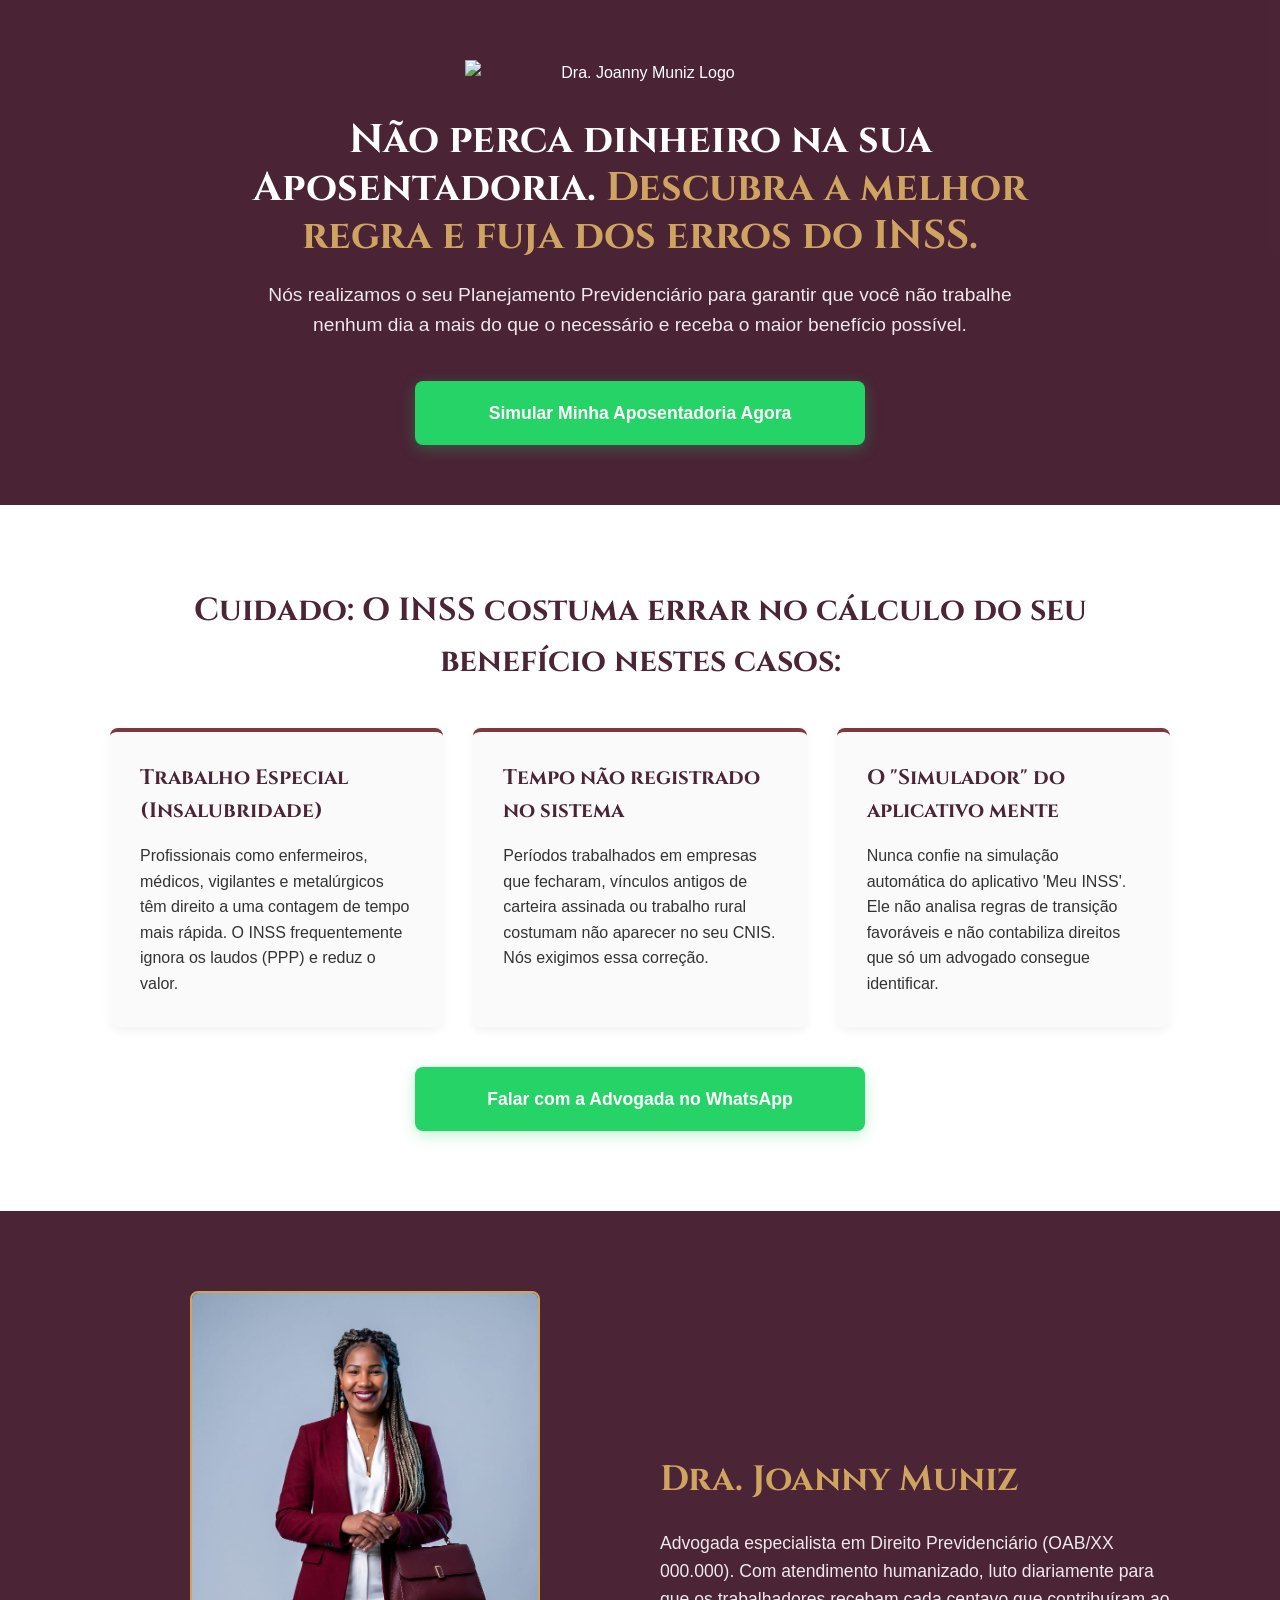
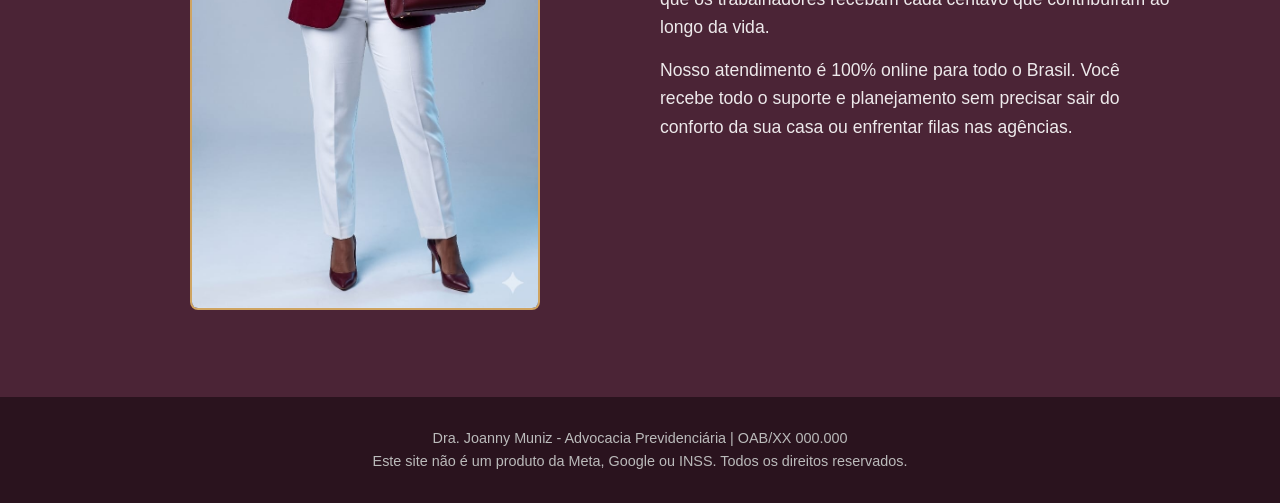
==== aposentadoria/index.html @ 953437c5 "LP Joanny" ====
<!DOCTYPE html>
<html lang="pt-BR">
<head>
    <meta charset="UTF-8">
    <meta name="viewport" content="width=device-width, initial-scale=1.0">
    <title>Dra. Joanny Muniz - Aposentadorias e Planejamento</title>
    <meta name="description" content="Não perca dinheiro na sua Aposentadoria. Descubra a regra de transição mais vantajosa e corrija erros do INSS com uma especialista.">
    
    <!-- Pré-carregamento das fontes -->
    <link rel="preconnect" href="https://fonts.googleapis.com">
    <link rel="preconnect" href="https://fonts.gstatic.com" crossorigin>
    <link href="https://fonts.googleapis.com/css2?family=Cinzel:wght@400;600;700&family=Carmen+Sans:wght@400;600;800&display=swap" rel="stylesheet">

    <style>
        /* VARIÁVEIS DE CORES */
        :root {
            --cor-primaria: #4B2436; 
            --cor-secundaria: #7E3840; 
            --cor-dourado: #CFA461; 
            --cor-fundo: #FAFAFA;
            --cor-texto: #333333;
            --cor-botao-wpp: #25D366; 
            --cor-botao-wpp-hover: #1EBE5D;
        }

        /* Resets e Base */
        * { margin: 0; padding: 0; box-sizing: border-box; }
        body { font-family: 'Carmen Sans', sans-serif; background-color: var(--cor-fundo); color: var(--cor-texto); line-height: 1.6; }
        h1, h2, h3 { font-family: 'Cinzel', serif; font-weight: 700; }
        img { max-width: 100%; height: auto; display: block; }
        .container { max-width: 1100px; margin: 0 auto; padding: 0 20px; }

        /* Botão Global WhatsApp */
        .btn-wpp {
            display: inline-block;
            background-color: var(--cor-botao-wpp);
            color: #ffffff;
            text-decoration: none;
            font-weight: 800;
            font-size: 1.1rem;
            padding: 18px 32px;
            border-radius: 8px;
            text-align: center;
            transition: background-color 0.3s;
            box-shadow: 0 4px 15px rgba(37, 211, 102, 0.3);
            width: 100%;
            max-width: 450px;
        }
        .btn-wpp:hover { background-color: var(--cor-botao-wpp-hover); }

        /* HERO SECTION */
        .hero {
            background-color: var(--cor-primaria);
            background-image: url('../JM-Fundo.jpg'); /* Busca a imagem na raiz do S3 */
            background-size: cover;
            background-position: center;
            color: #ffffff;
            padding: 60px 0;
            position: relative;
            text-align: center;
        }
        .hero::before {
            content: '';
            position: absolute;
            top: 0; left: 0; right: 0; bottom: 0;
            background: rgba(75, 36, 54, 0.85); 
            z-index: 1;
        }
        .hero .container { display: flex; flex-direction: column; align-items: center; position: relative; z-index: 2; }
        .hero-logo { max-width: 350px; width: 100%; margin: 0 auto 30px auto; }
        
        .hero h1 { font-size: 2.5rem; line-height: 1.2; margin-bottom: 20px; color: #ffffff; max-width: 900px;}
        .hero h1 span { color: var(--cor-dourado); }
        .hero p { font-size: 1.2rem; margin-bottom: 40px; opacity: 0.9; max-width: 750px; }

        /* DORES */
        .dores { padding: 80px 0; background-color: #ffffff; text-align: center; }
        .dores h2 { font-size: 2rem; color: var(--cor-primaria); margin-bottom: 40px; }
        .grid-dores { display: grid; grid-template-columns: repeat(auto-fit, minmax(300px, 1fr)); gap: 30px; margin-bottom: 40px; }
        .card-dor { background: var(--cor-fundo); padding: 30px; border-radius: 8px; border-top: 4px solid var(--cor-secundaria); text-align: left; box-shadow: 0 4px 10px rgba(0,0,0,0.05); }
        .card-dor h3 { color: var(--cor-primaria); margin-bottom: 15px; font-size: 1.3rem; }

        /* SOBRE */
        .sobre { padding: 80px 0; background-color: var(--cor-primaria); color: #ffffff; }
        .sobre .container { display: flex; align-items: center; gap: 40px; }
        .sobre-img { flex: 1; text-align: center; }
        .sobre-img img { width: 100%; max-width: 350px; border-radius: 8px; border: 2px solid var(--cor-dourado); display: inline-block; }
        .sobre-content { flex: 1; }
        .sobre-content h2 { font-size: 2.2rem; margin-bottom: 20px; color: var(--cor-dourado); }
        .sobre-content p { font-size: 1.1rem; margin-bottom: 15px; opacity: 0.9; }

        /* RODAPÉ */
        footer { background-color: #2A131E; color: #BBBBBB; text-align: center; padding: 30px 20px; font-size: 0.9rem; }

        @media (max-width: 768px) {
            .hero h1 { font-size: 1.8rem; }
            .sobre .container { flex-direction: column; text-align: center; }
            .card-dor { text-align: center; }
        }
    </style>
</head>
<body>

    <section class="hero">
        <div class="container">
            <img src="../JM-Logo-marca-d_agua.png" alt="Dra. Joanny Muniz Logo" class="hero-logo">
            
            <h1>Não perca dinheiro na sua Aposentadoria. <span>Descubra a melhor regra e fuja dos erros do INSS.</span></h1>
            <p>Nós realizamos o seu Planejamento Previdenciário para garantir que você não trabalhe nenhum dia a mais do que o necessário e receba o maior benefício possível.</p>
            
            <a href="https://wa.me/5571992126570?text=Olá,%20Dra.%20Joanny!%20Gostaria%20de%20fazer%20uma%20análise%20sobre%20a%20minha%20aposentadoria." class="btn-wpp" target="_blank">
                Simular Minha Aposentadoria Agora
            </a>
        </div>
    </section>

    <section class="dores">
        <div class="container">
            <h2>Cuidado: O INSS costuma errar no cálculo do seu benefício nestes casos:</h2>
            <div class="grid-dores">
                <div class="card-dor">
                    <h3>Trabalho Especial (Insalubridade)</h3>
                    <p>Profissionais como enfermeiros, médicos, vigilantes e metalúrgicos têm direito a uma contagem de tempo mais rápida. O INSS frequentemente ignora os laudos (PPP) e reduz o valor.</p>
                </div>
                <div class="card-dor">
                    <h3>Tempo não registrado no sistema</h3>
                    <p>Períodos trabalhados em empresas que fecharam, vínculos antigos de carteira assinada ou trabalho rural costumam não aparecer no seu CNIS. Nós exigimos essa correção.</p>
                </div>
                <div class="card-dor">
                    <h3>O "Simulador" do aplicativo mente</h3>
                    <p>Nunca confie na simulação automática do aplicativo 'Meu INSS'. Ele não analisa regras de transição favoráveis e não contabiliza direitos que só um advogado consegue identificar.</p>
                </div>
            </div>
            <a href="https://wa.me/5571992126570?text=Olá,%20Dra.%20Joanny!%20Li%20as%20informações%20no%20site%20e%20quero%20falar%20sobre%20meu%20tempo%20de%20contribuição." class="btn-wpp" target="_blank">
                Falar com a Advogada no WhatsApp
            </a>
        </div>
    </section>

    <section class="sobre">
        <div class="container">
            <div class="sobre-img">
                <img src="../dra_joanny.jpeg" alt="Dra. Joanny Muniz">
            </div>
            <div class="sobre-content">
                <h2>Dra. Joanny Muniz</h2>
                <p>Advogada especialista em Direito Previdenciário (OAB/XX 000.000). Com atendimento humanizado, luto diariamente para que os trabalhadores recebam cada centavo que contribuíram ao longo da vida.</p>
                <p>Nosso atendimento é 100% online para todo o Brasil. Você recebe todo o suporte e planejamento sem precisar sair do conforto da sua casa ou enfrentar filas nas agências.</p>
            </div>
        </div>
    </section>

    <footer>
        <div class="container">
            <p>Dra. Joanny Muniz - Advocacia Previdenciária | OAB/XX 000.000</p>
            <p>Este site não é um produto da Meta, Google ou INSS. Todos os direitos reservados.</p>
        </div>
    </footer>

</body>
</html>
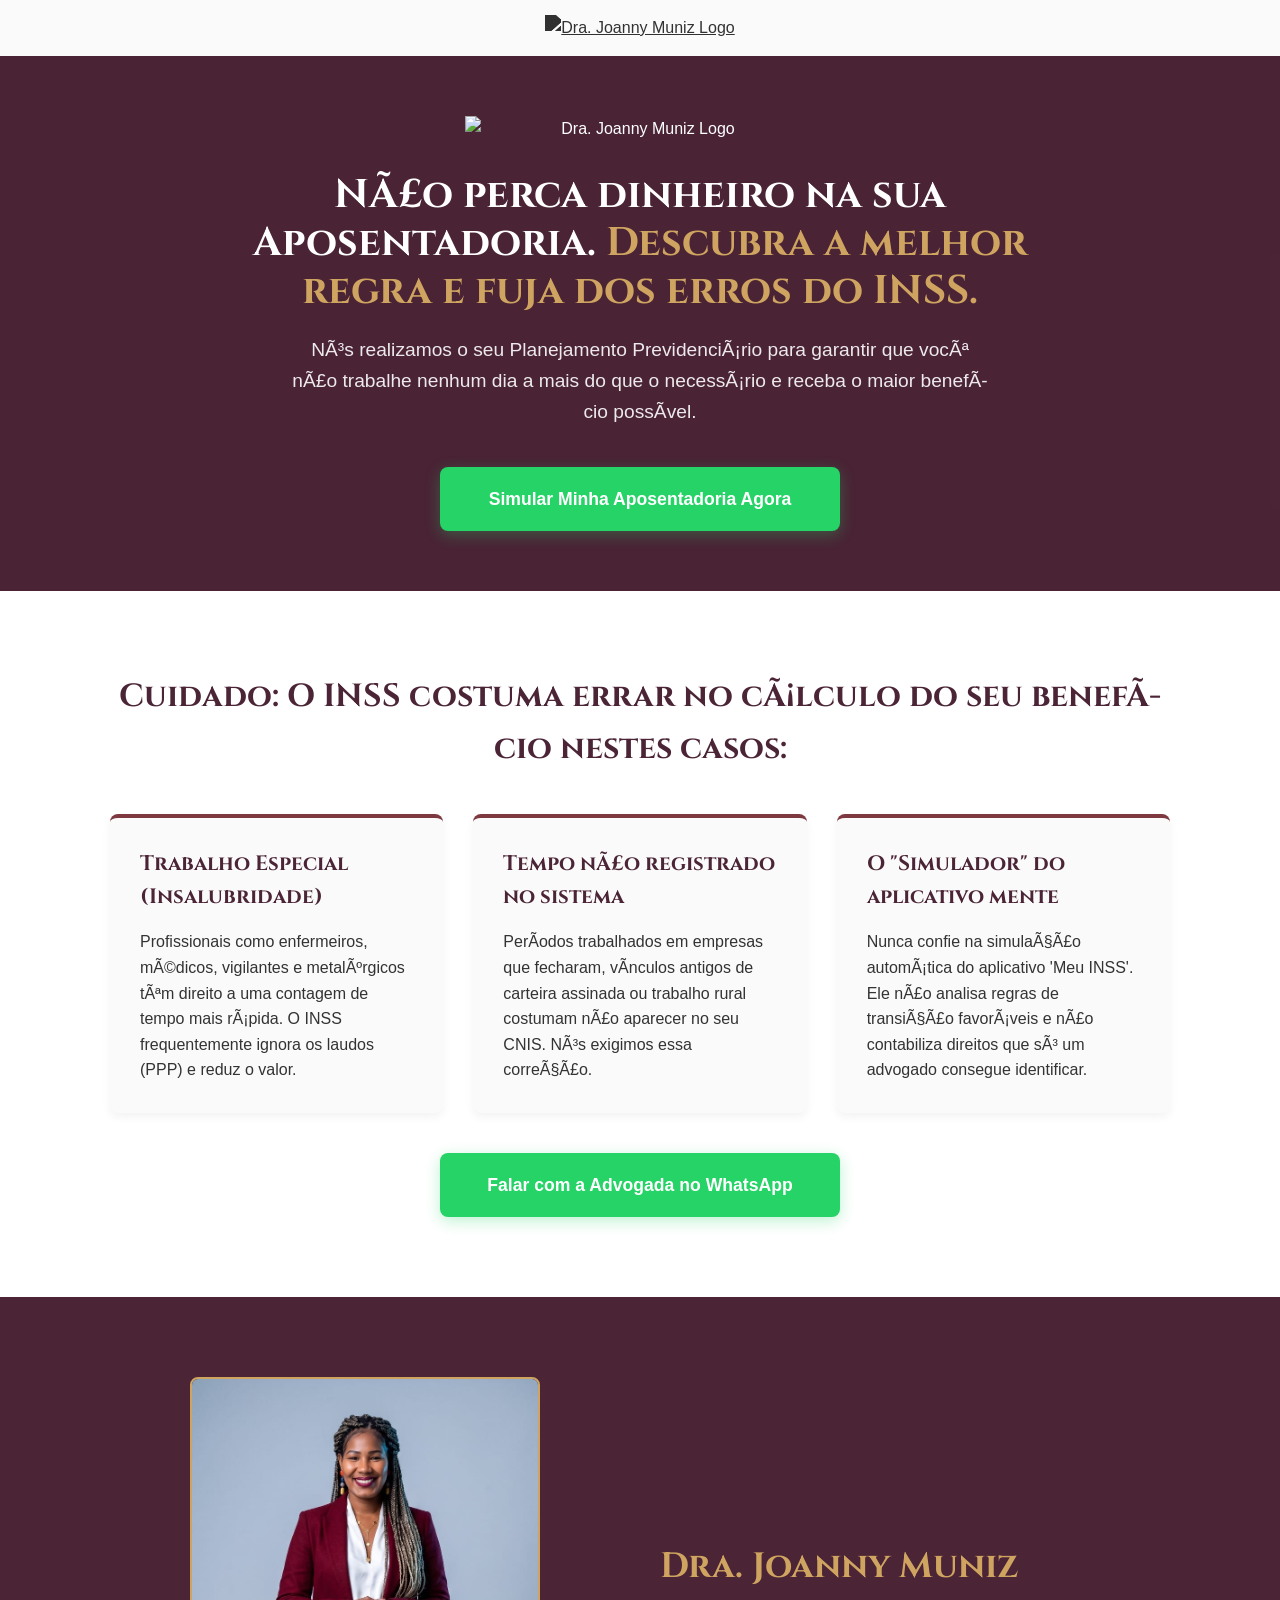
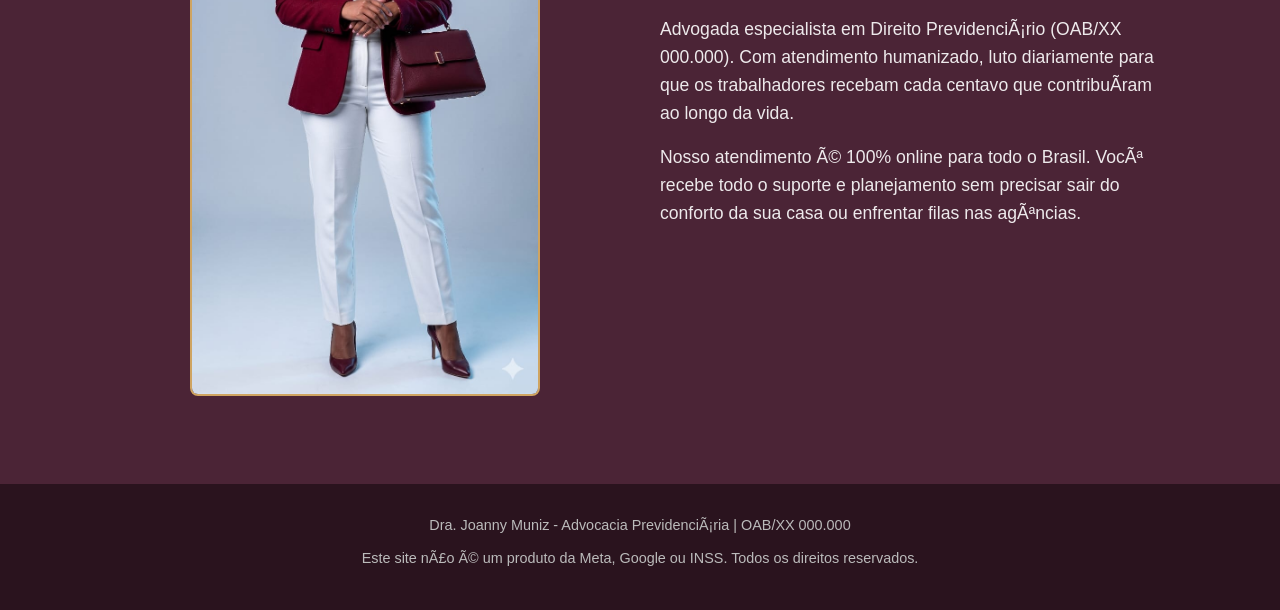
==== commit 4c212707: "Refatoração do Terraform e das LP" ====
--- a/aposentadoria/index.html
+++ b/aposentadoria/index.html
@@ -1,114 +1,30 @@
-<!DOCTYPE html>
+﻿<!DOCTYPE html>
 <html lang="pt-BR">
 <head>
     <meta charset="UTF-8">
     <meta name="viewport" content="width=device-width, initial-scale=1.0">
     <title>Dra. Joanny Muniz - Aposentadorias e Planejamento</title>
-    <meta name="description" content="Não perca dinheiro na sua Aposentadoria. Descubra a regra de transição mais vantajosa e corrija erros do INSS com uma especialista.">
+    <meta name="description" content="NÃ£o perca dinheiro na sua Aposentadoria. Descubra a regra de transiÃ§Ã£o mais vantajosa e corrija erros do INSS com uma especialista.">
     
-    <!-- Pré-carregamento das fontes -->
+    <!-- PrÃ©-carregamento das fontes -->
     <link rel="preconnect" href="https://fonts.googleapis.com">
     <link rel="preconnect" href="https://fonts.gstatic.com" crossorigin>
     <link href="https://fonts.googleapis.com/css2?family=Cinzel:wght@400;600;700&family=Carmen+Sans:wght@400;600;800&display=swap" rel="stylesheet">
 
-    <style>
-        /* VARIÁVEIS DE CORES */
-        :root {
-            --cor-primaria: #4B2436; 
-            --cor-secundaria: #7E3840; 
-            --cor-dourado: #CFA461; 
-            --cor-fundo: #FAFAFA;
-            --cor-texto: #333333;
-            --cor-botao-wpp: #25D366; 
-            --cor-botao-wpp-hover: #1EBE5D;
-        }
-
-        /* Resets e Base */
-        * { margin: 0; padding: 0; box-sizing: border-box; }
-        body { font-family: 'Carmen Sans', sans-serif; background-color: var(--cor-fundo); color: var(--cor-texto); line-height: 1.6; }
-        h1, h2, h3 { font-family: 'Cinzel', serif; font-weight: 700; }
-        img { max-width: 100%; height: auto; display: block; }
-        .container { max-width: 1100px; margin: 0 auto; padding: 0 20px; }
-
-        /* Botão Global WhatsApp */
-        .btn-wpp {
-            display: inline-block;
-            background-color: var(--cor-botao-wpp);
-            color: #ffffff;
-            text-decoration: none;
-            font-weight: 800;
-            font-size: 1.1rem;
-            padding: 18px 32px;
-            border-radius: 8px;
-            text-align: center;
-            transition: background-color 0.3s;
-            box-shadow: 0 4px 15px rgba(37, 211, 102, 0.3);
-            width: 100%;
-            max-width: 450px;
-        }
-        .btn-wpp:hover { background-color: var(--cor-botao-wpp-hover); }
-
-        /* HERO SECTION */
-        .hero {
-            background-color: var(--cor-primaria);
-            background-image: url('../JM-Fundo.jpg'); /* Busca a imagem na raiz do S3 */
-            background-size: cover;
-            background-position: center;
-            color: #ffffff;
-            padding: 60px 0;
-            position: relative;
-            text-align: center;
-        }
-        .hero::before {
-            content: '';
-            position: absolute;
-            top: 0; left: 0; right: 0; bottom: 0;
-            background: rgba(75, 36, 54, 0.85); 
-            z-index: 1;
-        }
-        .hero .container { display: flex; flex-direction: column; align-items: center; position: relative; z-index: 2; }
-        .hero-logo { max-width: 350px; width: 100%; margin: 0 auto 30px auto; }
-        
-        .hero h1 { font-size: 2.5rem; line-height: 1.2; margin-bottom: 20px; color: #ffffff; max-width: 900px;}
-        .hero h1 span { color: var(--cor-dourado); }
-        .hero p { font-size: 1.2rem; margin-bottom: 40px; opacity: 0.9; max-width: 750px; }
-
-        /* DORES */
-        .dores { padding: 80px 0; background-color: #ffffff; text-align: center; }
-        .dores h2 { font-size: 2rem; color: var(--cor-primaria); margin-bottom: 40px; }
-        .grid-dores { display: grid; grid-template-columns: repeat(auto-fit, minmax(300px, 1fr)); gap: 30px; margin-bottom: 40px; }
-        .card-dor { background: var(--cor-fundo); padding: 30px; border-radius: 8px; border-top: 4px solid var(--cor-secundaria); text-align: left; box-shadow: 0 4px 10px rgba(0,0,0,0.05); }
-        .card-dor h3 { color: var(--cor-primaria); margin-bottom: 15px; font-size: 1.3rem; }
-
-        /* SOBRE */
-        .sobre { padding: 80px 0; background-color: var(--cor-primaria); color: #ffffff; }
-        .sobre .container { display: flex; align-items: center; gap: 40px; }
-        .sobre-img { flex: 1; text-align: center; }
-        .sobre-img img { width: 100%; max-width: 350px; border-radius: 8px; border: 2px solid var(--cor-dourado); display: inline-block; }
-        .sobre-content { flex: 1; }
-        .sobre-content h2 { font-size: 2.2rem; margin-bottom: 20px; color: var(--cor-dourado); }
-        .sobre-content p { font-size: 1.1rem; margin-bottom: 15px; opacity: 0.9; }
-
-        /* RODAPÉ */
-        footer { background-color: #2A131E; color: #BBBBBB; text-align: center; padding: 30px 20px; font-size: 0.9rem; }
-
-        @media (max-width: 768px) {
-            .hero h1 { font-size: 1.8rem; }
-            .sobre .container { flex-direction: column; text-align: center; }
-            .card-dor { text-align: center; }
-        }
-    </style>
+    <link rel="stylesheet" href="/css/global.css">
 </head>
 <body>
+
+    <div id="header-placeholder"></div>
 
     <section class="hero">
         <div class="container">
             <img src="../JM-Logo-marca-d_agua.png" alt="Dra. Joanny Muniz Logo" class="hero-logo">
             
-            <h1>Não perca dinheiro na sua Aposentadoria. <span>Descubra a melhor regra e fuja dos erros do INSS.</span></h1>
-            <p>Nós realizamos o seu Planejamento Previdenciário para garantir que você não trabalhe nenhum dia a mais do que o necessário e receba o maior benefício possível.</p>
+            <h1>NÃ£o perca dinheiro na sua Aposentadoria. <span>Descubra a melhor regra e fuja dos erros do INSS.</span></h1>
+            <p>NÃ³s realizamos o seu Planejamento PrevidenciÃ¡rio para garantir que vocÃª nÃ£o trabalhe nenhum dia a mais do que o necessÃ¡rio e receba o maior benefÃ­cio possÃ­vel.</p>
             
-            <a href="https://wa.me/5571992126570?text=Olá,%20Dra.%20Joanny!%20Gostaria%20de%20fazer%20uma%20análise%20sobre%20a%20minha%20aposentadoria." class="btn-wpp" target="_blank">
+            <a href="https://wa.me/5571992126570?text=OlÃ¡,%20Dra.%20Joanny!%20Gostaria%20de%20fazer%20uma%20anÃ¡lise%20sobre%20a%20minha%20aposentadoria." class="btn-wpp" target="_blank">
                 Simular Minha Aposentadoria Agora
             </a>
         </div>
@@ -116,22 +32,22 @@
 
     <section class="dores">
         <div class="container">
-            <h2>Cuidado: O INSS costuma errar no cálculo do seu benefício nestes casos:</h2>
+            <h2>Cuidado: O INSS costuma errar no cÃ¡lculo do seu benefÃ­cio nestes casos:</h2>
             <div class="grid-dores">
                 <div class="card-dor">
                     <h3>Trabalho Especial (Insalubridade)</h3>
-                    <p>Profissionais como enfermeiros, médicos, vigilantes e metalúrgicos têm direito a uma contagem de tempo mais rápida. O INSS frequentemente ignora os laudos (PPP) e reduz o valor.</p>
+                    <p>Profissionais como enfermeiros, mÃ©dicos, vigilantes e metalÃºrgicos tÃªm direito a uma contagem de tempo mais rÃ¡pida. O INSS frequentemente ignora os laudos (PPP) e reduz o valor.</p>
                 </div>
                 <div class="card-dor">
-                    <h3>Tempo não registrado no sistema</h3>
-                    <p>Períodos trabalhados em empresas que fecharam, vínculos antigos de carteira assinada ou trabalho rural costumam não aparecer no seu CNIS. Nós exigimos essa correção.</p>
+                    <h3>Tempo nÃ£o registrado no sistema</h3>
+                    <p>PerÃ­odos trabalhados em empresas que fecharam, vÃ­nculos antigos de carteira assinada ou trabalho rural costumam nÃ£o aparecer no seu CNIS. NÃ³s exigimos essa correÃ§Ã£o.</p>
                 </div>
                 <div class="card-dor">
                     <h3>O "Simulador" do aplicativo mente</h3>
-                    <p>Nunca confie na simulação automática do aplicativo 'Meu INSS'. Ele não analisa regras de transição favoráveis e não contabiliza direitos que só um advogado consegue identificar.</p>
+                    <p>Nunca confie na simulaÃ§Ã£o automÃ¡tica do aplicativo 'Meu INSS'. Ele nÃ£o analisa regras de transiÃ§Ã£o favorÃ¡veis e nÃ£o contabiliza direitos que sÃ³ um advogado consegue identificar.</p>
                 </div>
             </div>
-            <a href="https://wa.me/5571992126570?text=Olá,%20Dra.%20Joanny!%20Li%20as%20informações%20no%20site%20e%20quero%20falar%20sobre%20meu%20tempo%20de%20contribuição." class="btn-wpp" target="_blank">
+            <a href="https://wa.me/5571992126570?text=OlÃ¡,%20Dra.%20Joanny!%20Li%20as%20informaÃ§Ãµes%20no%20site%20e%20quero%20falar%20sobre%20meu%20tempo%20de%20contribuiÃ§Ã£o." class="btn-wpp" target="_blank">
                 Falar com a Advogada no WhatsApp
             </a>
         </div>
@@ -144,18 +60,19 @@
             </div>
             <div class="sobre-content">
                 <h2>Dra. Joanny Muniz</h2>
-                <p>Advogada especialista em Direito Previdenciário (OAB/XX 000.000). Com atendimento humanizado, luto diariamente para que os trabalhadores recebam cada centavo que contribuíram ao longo da vida.</p>
-                <p>Nosso atendimento é 100% online para todo o Brasil. Você recebe todo o suporte e planejamento sem precisar sair do conforto da sua casa ou enfrentar filas nas agências.</p>
+                <p>Advogada especialista em Direito PrevidenciÃ¡rio (OAB/XX 000.000). Com atendimento humanizado, luto diariamente para que os trabalhadores recebam cada centavo que contribuÃ­ram ao longo da vida.</p>
+                <p>Nosso atendimento Ã© 100% online para todo o Brasil. VocÃª recebe todo o suporte e planejamento sem precisar sair do conforto da sua casa ou enfrentar filas nas agÃªncias.</p>
             </div>
         </div>
     </section>
 
     <footer>
         <div class="container">
-            <p>Dra. Joanny Muniz - Advocacia Previdenciária | OAB/XX 000.000</p>
-            <p>Este site não é um produto da Meta, Google ou INSS. Todos os direitos reservados.</p>
+            <p>Dra. Joanny Muniz - Advocacia PrevidenciÃ¡ria | OAB/XX 000.000</p>
+            <p>Este site nÃ£o Ã© um produto da Meta, Google ou INSS. Todos os direitos reservados.</p>
         </div>
     </footer>
 
+    <script src="/js/components.js"></script>
 </body>
-</html>+</html>
--- a/css/global.css
+++ b/css/global.css
@@ -0,0 +1,173 @@
+/* =========================================
+   VARIÁVEIS DE CORES (Paleta da Dra. Joanny)
+   ========================================= */
+:root {
+    --cor-primaria: #4B2436; /* Vinho Escuro */
+    --cor-secundaria: #7E3840; /* Vinho Claro/Avermelhado */
+    --cor-dourado: #CFA461; /* Tom Gold para contrastes */
+    --cor-fundo: #FAFAFA;
+    --cor-texto: #333333;
+    --cor-botao-wpp: #25D366; 
+    --cor-botao-wpp-hover: #1EBE5D;
+}
+
+/* Resets e Base */
+* { margin: 0; padding: 0; box-sizing: border-box; }
+
+/* Tipografia Base: Carmen Sans para textos lidos, Cinzel para títulos */
+body { 
+    font-family: 'Carmen Sans', sans-serif; 
+    background-color: var(--cor-fundo); 
+    color: var(--cor-texto); 
+    line-height: 1.6; 
+}
+
+h1, h2, h3 {
+    font-family: 'Cinzel', serif;
+    font-weight: 700;
+}
+
+img { max-width: 100%; height: auto; display: block; }
+
+.container { max-width: 1100px; margin: 0 auto; padding: 0 20px; }
+
+/* Botão Global WhatsApp */
+.btn-wpp {
+    display: inline-block;
+    background-color: var(--cor-botao-wpp);
+    color: #ffffff;
+    text-decoration: none;
+    font-family: 'Carmen Sans', sans-serif;
+    font-weight: 800;
+    font-size: 1.1rem;
+    padding: 18px 32px;
+    border-radius: 8px;
+    text-align: center;
+    transition: background-color 0.3s;
+    box-shadow: 0 4px 15px rgba(37, 211, 102, 0.3);
+    width: 100%;
+    max-width: 400px;
+}
+.btn-wpp:hover { background-color: var(--cor-botao-wpp-hover); }
+
+/* =========================================
+   DOBRA 1: HERO SECTION (Atualizada)
+   ========================================= */
+.hero {
+    background-color: var(--cor-primaria);
+    background-image: url('../JM-Fundo.jpg'); /* Atualizado o caminho pois css está na pasta css */
+    background-size: cover;
+    background-position: center;
+    color: #ffffff;
+    padding: 60px 0;
+    position: relative;
+    text-align: center; /* Centraliza todo o texto */
+}
+
+/* Película escura sobre o fundo para garantir leitura */
+.hero::before {
+    content: '';
+    position: absolute;
+    top: 0; left: 0; right: 0; bottom: 0;
+    background: rgba(75, 36, 54, 0.85); /* Mistura com a cor primária */
+    z-index: 1;
+}
+
+.hero .container {
+    display: flex;
+    flex-direction: column;
+    align-items: center;
+    position: relative;
+    z-index: 2;
+}
+
+/* Sublogo branca centralizada no topo */
+.hero-logo { 
+    max-width: 350px; 
+    margin: 0 auto 30px auto; 
+    width: 100%;
+}
+
+.hero h1 { 
+    font-size: 2.5rem; 
+    line-height: 1.2; 
+    margin-bottom: 20px; 
+    color: #ffffff;
+    max-width: 800px;
+}
+.hero h1 span { color: var(--cor-dourado); }
+.hero p { 
+    font-size: 1.2rem; 
+    margin-bottom: 40px; 
+    opacity: 0.9;
+    max-width: 700px;
+}
+
+/* =========================================
+   DOBRA 2: DORES
+   ========================================= */
+.dores { padding: 80px 0; background-color: #ffffff; text-align: center; }
+.dores h2 { font-size: 2rem; color: var(--cor-primaria); margin-bottom: 40px; }
+.grid-dores {
+    display: grid;
+    grid-template-columns: repeat(auto-fit, minmax(300px, 1fr));
+    gap: 30px;
+    margin-bottom: 40px;
+}
+.card-dor {
+    background: var(--cor-fundo);
+    padding: 30px;
+    border-radius: 8px;
+    border-top: 4px solid var(--cor-secundaria);
+    text-align: left;
+    box-shadow: 0 4px 10px rgba(0,0,0,0.05);
+}
+.card-dor h3 { color: var(--cor-primaria); margin-bottom: 15px; font-size: 1.3rem; }
+
+/* =========================================
+   DOBRA 3: SOBRE A ADVOGADA
+   ========================================= */
+.sobre { padding: 80px 0; background-color: var(--cor-primaria); color: #ffffff; }
+.sobre .container { display: flex; align-items: center; gap: 40px; }
+.sobre-img { flex: 1; text-align: center; }
+
+/* Foto oficial da Dra. Joanny */
+.sobre-img img { 
+    width: 100%; 
+    max-width: 350px; 
+    border-radius: 8px; 
+    border: 2px solid var(--cor-dourado); 
+    display: inline-block;
+}
+
+.sobre-content { flex: 1; }
+.sobre-content h2 { font-size: 2.2rem; margin-bottom: 20px; color: var(--cor-dourado); }
+.sobre-content p { font-size: 1.1rem; margin-bottom: 15px; opacity: 0.9; }
+
+/* =========================================
+   RODAPÉ E CABEÇALHO (Header/Footer components)
+   ========================================= */
+header {
+    background-color: var(--cor-fundo);
+    padding: 15px 0;
+    box-shadow: 0 2px 10px rgba(0,0,0,0.05);
+}
+header .container {
+    display: flex;
+    justify-content: center; /* Centraliza a logo no header */
+    align-items: center;
+}
+header img {
+    max-height: 60px;
+}
+
+footer { background-color: #2A131E; color: #BBBBBB; text-align: center; padding: 30px 20px; font-size: 0.9rem; font-family: 'Carmen Sans', sans-serif;}
+footer p { margin-bottom: 10px; }
+
+/* Responsividade Mobile */
+@media (max-width: 768px) {
+    .hero h1 { font-size: 2rem; }
+    .sobre .container { flex-direction: column; text-align: center; }
+    .card-dor { text-align: center; }
+    .sobre-img img { max-width: 280px; }
+}
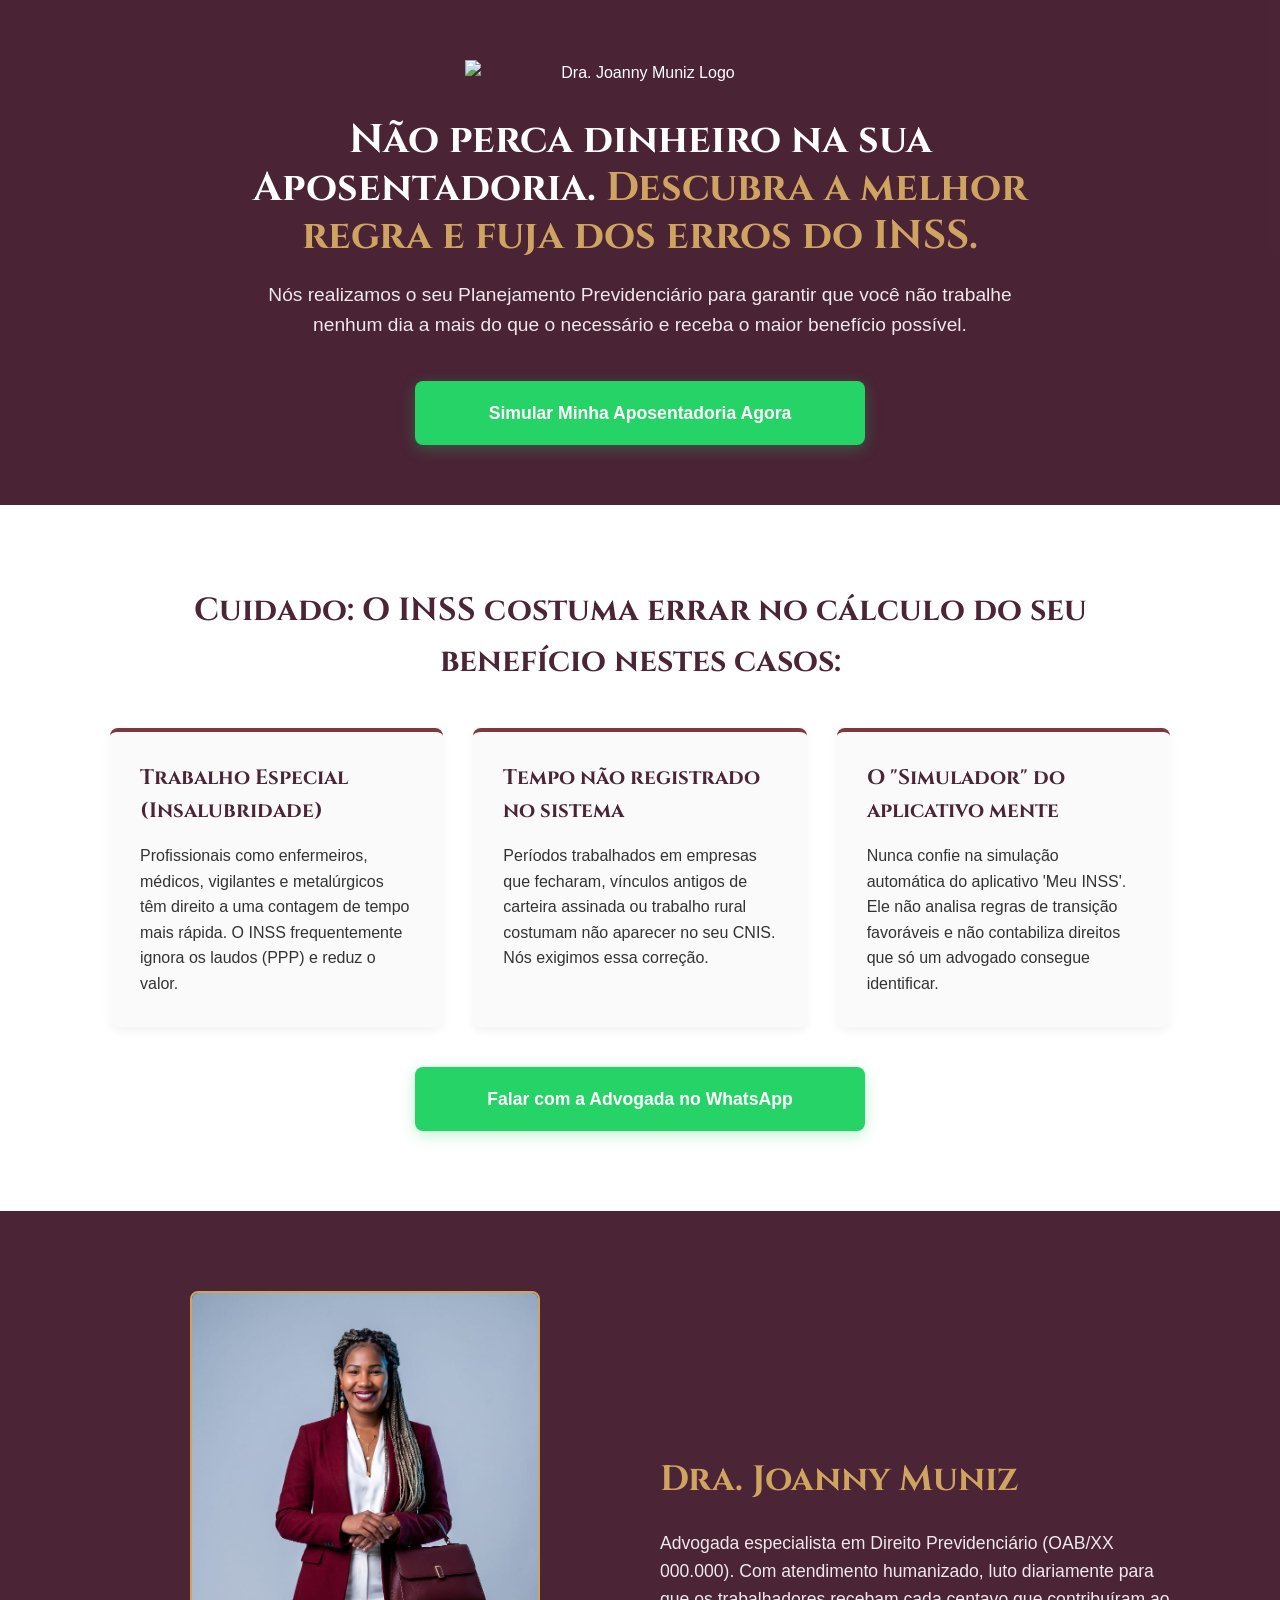
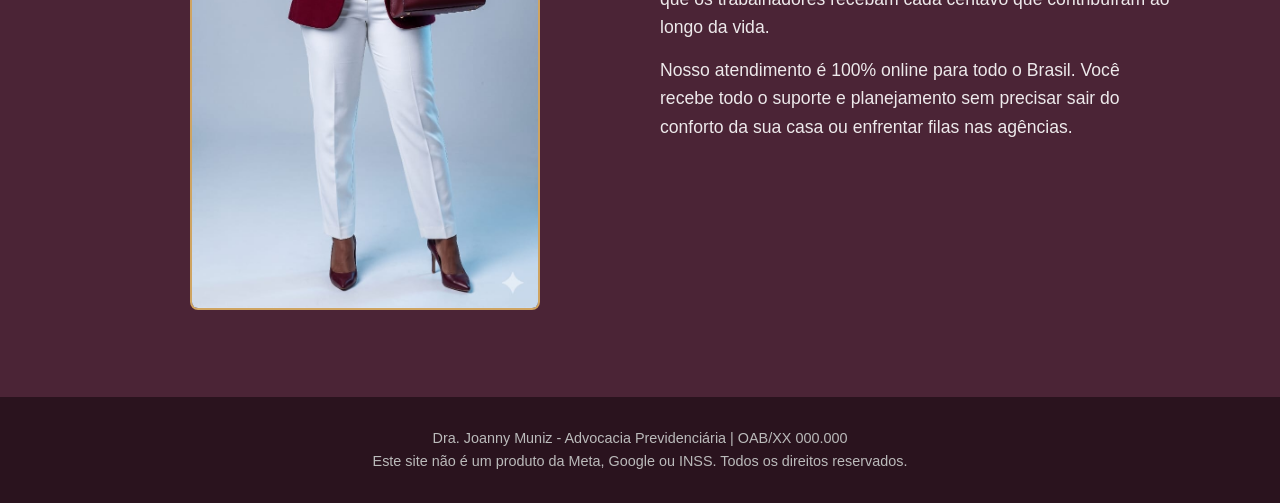
==== commit 9dbc0538: "fix: Correção de caracteres especiais (encoding UTF-8)" ====
--- a/aposentadoria/index.html
+++ b/aposentadoria/index.html
@@ -1,30 +1,114 @@
-﻿<!DOCTYPE html>
+<!DOCTYPE html>
 <html lang="pt-BR">
 <head>
     <meta charset="UTF-8">
     <meta name="viewport" content="width=device-width, initial-scale=1.0">
     <title>Dra. Joanny Muniz - Aposentadorias e Planejamento</title>
-    <meta name="description" content="NÃ£o perca dinheiro na sua Aposentadoria. Descubra a regra de transiÃ§Ã£o mais vantajosa e corrija erros do INSS com uma especialista.">
+    <meta name="description" content="Não perca dinheiro na sua Aposentadoria. Descubra a regra de transição mais vantajosa e corrija erros do INSS com uma especialista.">
     
-    <!-- PrÃ©-carregamento das fontes -->
+    <!-- Pré-carregamento das fontes -->
     <link rel="preconnect" href="https://fonts.googleapis.com">
     <link rel="preconnect" href="https://fonts.gstatic.com" crossorigin>
     <link href="https://fonts.googleapis.com/css2?family=Cinzel:wght@400;600;700&family=Carmen+Sans:wght@400;600;800&display=swap" rel="stylesheet">
 
-    <link rel="stylesheet" href="/css/global.css">
+    <style>
+        /* VARIÁVEIS DE CORES */
+        :root {
+            --cor-primaria: #4B2436; 
+            --cor-secundaria: #7E3840; 
+            --cor-dourado: #CFA461; 
+            --cor-fundo: #FAFAFA;
+            --cor-texto: #333333;
+            --cor-botao-wpp: #25D366; 
+            --cor-botao-wpp-hover: #1EBE5D;
+        }
+
+        /* Resets e Base */
+        * { margin: 0; padding: 0; box-sizing: border-box; }
+        body { font-family: 'Carmen Sans', sans-serif; background-color: var(--cor-fundo); color: var(--cor-texto); line-height: 1.6; }
+        h1, h2, h3 { font-family: 'Cinzel', serif; font-weight: 700; }
+        img { max-width: 100%; height: auto; display: block; }
+        .container { max-width: 1100px; margin: 0 auto; padding: 0 20px; }
+
+        /* Botão Global WhatsApp */
+        .btn-wpp {
+            display: inline-block;
+            background-color: var(--cor-botao-wpp);
+            color: #ffffff;
+            text-decoration: none;
+            font-weight: 800;
+            font-size: 1.1rem;
+            padding: 18px 32px;
+            border-radius: 8px;
+            text-align: center;
+            transition: background-color 0.3s;
+            box-shadow: 0 4px 15px rgba(37, 211, 102, 0.3);
+            width: 100%;
+            max-width: 450px;
+        }
+        .btn-wpp:hover { background-color: var(--cor-botao-wpp-hover); }
+
+        /* HERO SECTION */
+        .hero {
+            background-color: var(--cor-primaria);
+            background-image: url('../JM-Fundo.jpg'); /* Busca a imagem na raiz do S3 */
+            background-size: cover;
+            background-position: center;
+            color: #ffffff;
+            padding: 60px 0;
+            position: relative;
+            text-align: center;
+        }
+        .hero::before {
+            content: '';
+            position: absolute;
+            top: 0; left: 0; right: 0; bottom: 0;
+            background: rgba(75, 36, 54, 0.85); 
+            z-index: 1;
+        }
+        .hero .container { display: flex; flex-direction: column; align-items: center; position: relative; z-index: 2; }
+        .hero-logo { max-width: 350px; width: 100%; margin: 0 auto 30px auto; }
+        
+        .hero h1 { font-size: 2.5rem; line-height: 1.2; margin-bottom: 20px; color: #ffffff; max-width: 900px;}
+        .hero h1 span { color: var(--cor-dourado); }
+        .hero p { font-size: 1.2rem; margin-bottom: 40px; opacity: 0.9; max-width: 750px; }
+
+        /* DORES */
+        .dores { padding: 80px 0; background-color: #ffffff; text-align: center; }
+        .dores h2 { font-size: 2rem; color: var(--cor-primaria); margin-bottom: 40px; }
+        .grid-dores { display: grid; grid-template-columns: repeat(auto-fit, minmax(300px, 1fr)); gap: 30px; margin-bottom: 40px; }
+        .card-dor { background: var(--cor-fundo); padding: 30px; border-radius: 8px; border-top: 4px solid var(--cor-secundaria); text-align: left; box-shadow: 0 4px 10px rgba(0,0,0,0.05); }
+        .card-dor h3 { color: var(--cor-primaria); margin-bottom: 15px; font-size: 1.3rem; }
+
+        /* SOBRE */
+        .sobre { padding: 80px 0; background-color: var(--cor-primaria); color: #ffffff; }
+        .sobre .container { display: flex; align-items: center; gap: 40px; }
+        .sobre-img { flex: 1; text-align: center; }
+        .sobre-img img { width: 100%; max-width: 350px; border-radius: 8px; border: 2px solid var(--cor-dourado); display: inline-block; }
+        .sobre-content { flex: 1; }
+        .sobre-content h2 { font-size: 2.2rem; margin-bottom: 20px; color: var(--cor-dourado); }
+        .sobre-content p { font-size: 1.1rem; margin-bottom: 15px; opacity: 0.9; }
+
+        /* RODAPÉ */
+        footer { background-color: #2A131E; color: #BBBBBB; text-align: center; padding: 30px 20px; font-size: 0.9rem; }
+
+        @media (max-width: 768px) {
+            .hero h1 { font-size: 1.8rem; }
+            .sobre .container { flex-direction: column; text-align: center; }
+            .card-dor { text-align: center; }
+        }
+    </style>
 </head>
 <body>
-
-    <div id="header-placeholder"></div>
 
     <section class="hero">
         <div class="container">
             <img src="../JM-Logo-marca-d_agua.png" alt="Dra. Joanny Muniz Logo" class="hero-logo">
             
-            <h1>NÃ£o perca dinheiro na sua Aposentadoria. <span>Descubra a melhor regra e fuja dos erros do INSS.</span></h1>
-            <p>NÃ³s realizamos o seu Planejamento PrevidenciÃ¡rio para garantir que vocÃª nÃ£o trabalhe nenhum dia a mais do que o necessÃ¡rio e receba o maior benefÃ­cio possÃ­vel.</p>
+            <h1>Não perca dinheiro na sua Aposentadoria. <span>Descubra a melhor regra e fuja dos erros do INSS.</span></h1>
+            <p>Nós realizamos o seu Planejamento Previdenciário para garantir que você não trabalhe nenhum dia a mais do que o necessário e receba o maior benefício possível.</p>
             
-            <a href="https://wa.me/5571992126570?text=OlÃ¡,%20Dra.%20Joanny!%20Gostaria%20de%20fazer%20uma%20anÃ¡lise%20sobre%20a%20minha%20aposentadoria." class="btn-wpp" target="_blank">
+            <a href="https://wa.me/5571992126570?text=Olá,%20Dra.%20Joanny!%20Gostaria%20de%20fazer%20uma%20análise%20sobre%20a%20minha%20aposentadoria." class="btn-wpp" target="_blank">
                 Simular Minha Aposentadoria Agora
             </a>
         </div>
@@ -32,22 +116,22 @@
 
     <section class="dores">
         <div class="container">
-            <h2>Cuidado: O INSS costuma errar no cÃ¡lculo do seu benefÃ­cio nestes casos:</h2>
+            <h2>Cuidado: O INSS costuma errar no cálculo do seu benefício nestes casos:</h2>
             <div class="grid-dores">
                 <div class="card-dor">
                     <h3>Trabalho Especial (Insalubridade)</h3>
-                    <p>Profissionais como enfermeiros, mÃ©dicos, vigilantes e metalÃºrgicos tÃªm direito a uma contagem de tempo mais rÃ¡pida. O INSS frequentemente ignora os laudos (PPP) e reduz o valor.</p>
+                    <p>Profissionais como enfermeiros, médicos, vigilantes e metalúrgicos têm direito a uma contagem de tempo mais rápida. O INSS frequentemente ignora os laudos (PPP) e reduz o valor.</p>
                 </div>
                 <div class="card-dor">
-                    <h3>Tempo nÃ£o registrado no sistema</h3>
-                    <p>PerÃ­odos trabalhados em empresas que fecharam, vÃ­nculos antigos de carteira assinada ou trabalho rural costumam nÃ£o aparecer no seu CNIS. NÃ³s exigimos essa correÃ§Ã£o.</p>
+                    <h3>Tempo não registrado no sistema</h3>
+                    <p>Períodos trabalhados em empresas que fecharam, vínculos antigos de carteira assinada ou trabalho rural costumam não aparecer no seu CNIS. Nós exigimos essa correção.</p>
                 </div>
                 <div class="card-dor">
                     <h3>O "Simulador" do aplicativo mente</h3>
-                    <p>Nunca confie na simulaÃ§Ã£o automÃ¡tica do aplicativo 'Meu INSS'. Ele nÃ£o analisa regras de transiÃ§Ã£o favorÃ¡veis e nÃ£o contabiliza direitos que sÃ³ um advogado consegue identificar.</p>
+                    <p>Nunca confie na simulação automática do aplicativo 'Meu INSS'. Ele não analisa regras de transição favoráveis e não contabiliza direitos que só um advogado consegue identificar.</p>
                 </div>
             </div>
-            <a href="https://wa.me/5571992126570?text=OlÃ¡,%20Dra.%20Joanny!%20Li%20as%20informaÃ§Ãµes%20no%20site%20e%20quero%20falar%20sobre%20meu%20tempo%20de%20contribuiÃ§Ã£o." class="btn-wpp" target="_blank">
+            <a href="https://wa.me/5571992126570?text=Olá,%20Dra.%20Joanny!%20Li%20as%20informações%20no%20site%20e%20quero%20falar%20sobre%20meu%20tempo%20de%20contribuição." class="btn-wpp" target="_blank">
                 Falar com a Advogada no WhatsApp
             </a>
         </div>
@@ -60,19 +144,18 @@
             </div>
             <div class="sobre-content">
                 <h2>Dra. Joanny Muniz</h2>
-                <p>Advogada especialista em Direito PrevidenciÃ¡rio (OAB/XX 000.000). Com atendimento humanizado, luto diariamente para que os trabalhadores recebam cada centavo que contribuÃ­ram ao longo da vida.</p>
-                <p>Nosso atendimento Ã© 100% online para todo o Brasil. VocÃª recebe todo o suporte e planejamento sem precisar sair do conforto da sua casa ou enfrentar filas nas agÃªncias.</p>
+                <p>Advogada especialista em Direito Previdenciário (OAB/XX 000.000). Com atendimento humanizado, luto diariamente para que os trabalhadores recebam cada centavo que contribuíram ao longo da vida.</p>
+                <p>Nosso atendimento é 100% online para todo o Brasil. Você recebe todo o suporte e planejamento sem precisar sair do conforto da sua casa ou enfrentar filas nas agências.</p>
             </div>
         </div>
     </section>
 
     <footer>
         <div class="container">
-            <p>Dra. Joanny Muniz - Advocacia PrevidenciÃ¡ria | OAB/XX 000.000</p>
-            <p>Este site nÃ£o Ã© um produto da Meta, Google ou INSS. Todos os direitos reservados.</p>
+            <p>Dra. Joanny Muniz - Advocacia Previdenciária | OAB/XX 000.000</p>
+            <p>Este site não é um produto da Meta, Google ou INSS. Todos os direitos reservados.</p>
         </div>
     </footer>
 
-    <script src="/js/components.js"></script>
 </body>
-</html>
+</html>
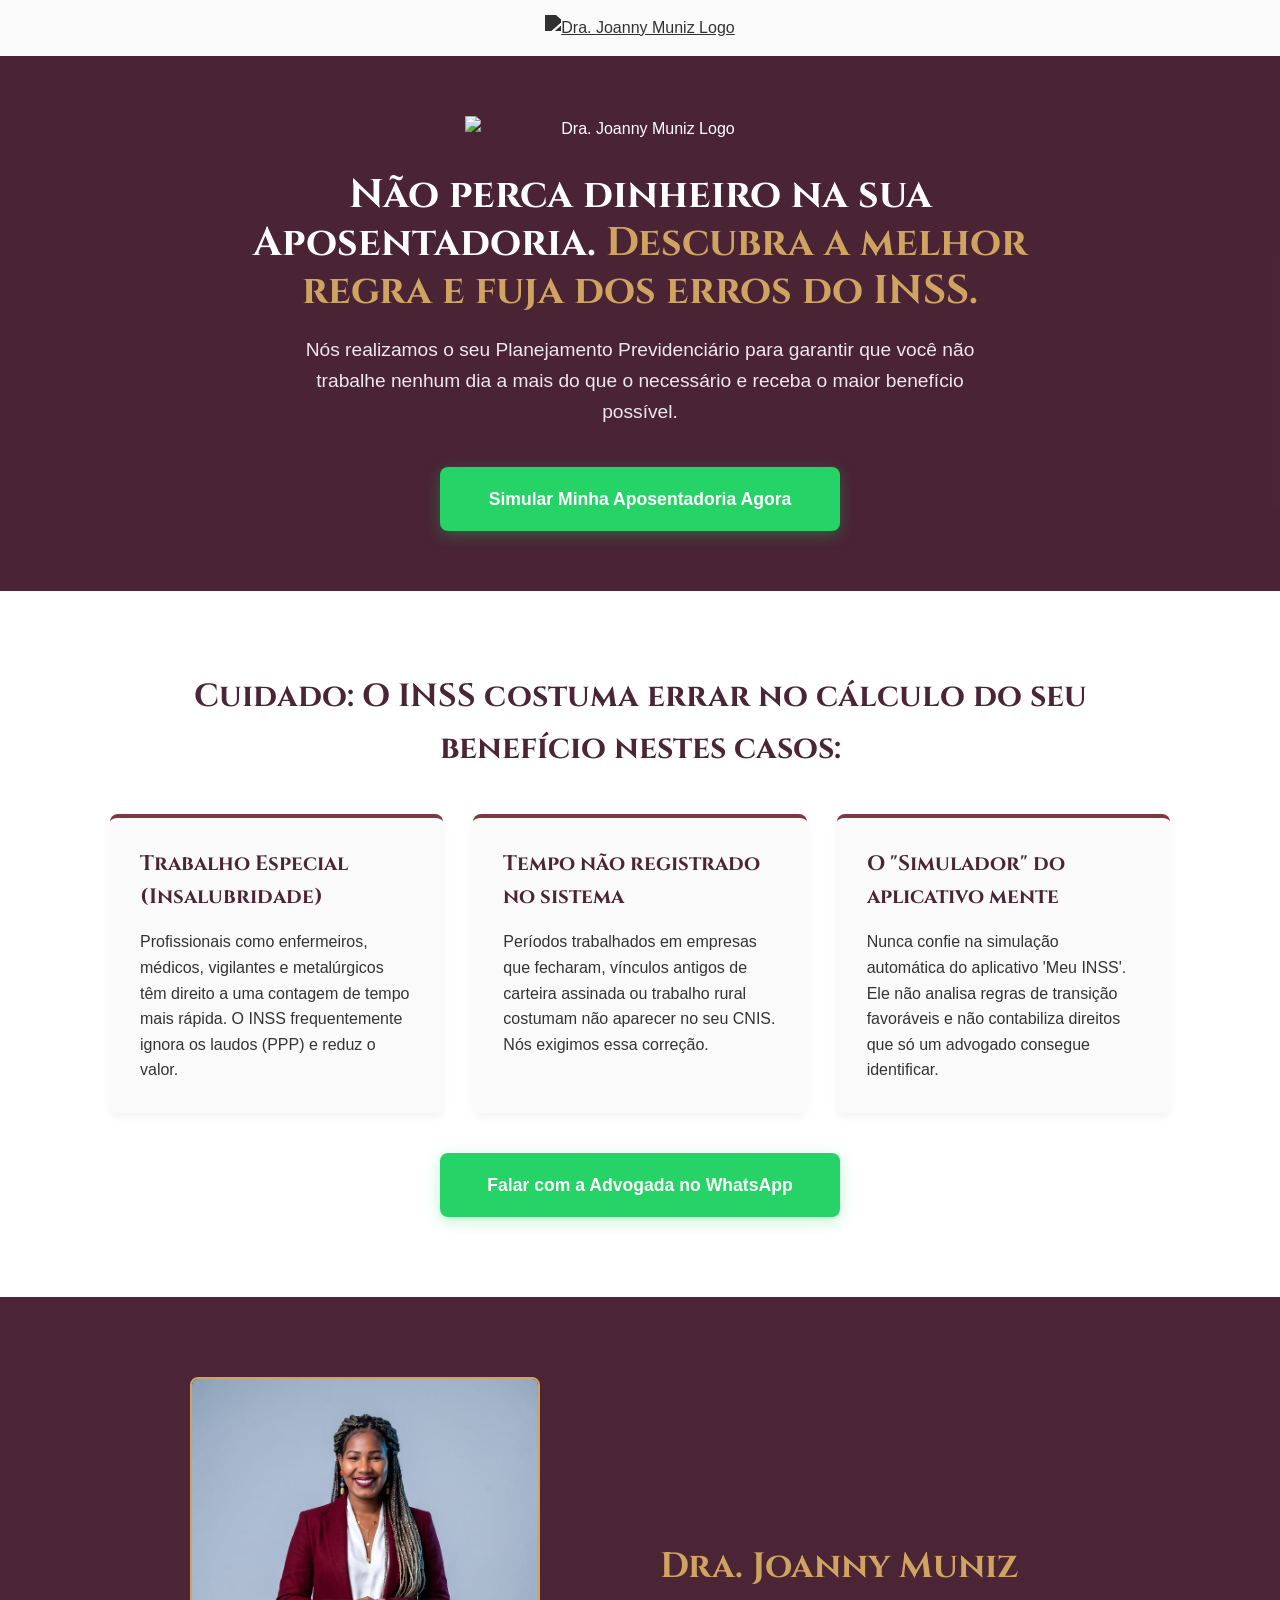
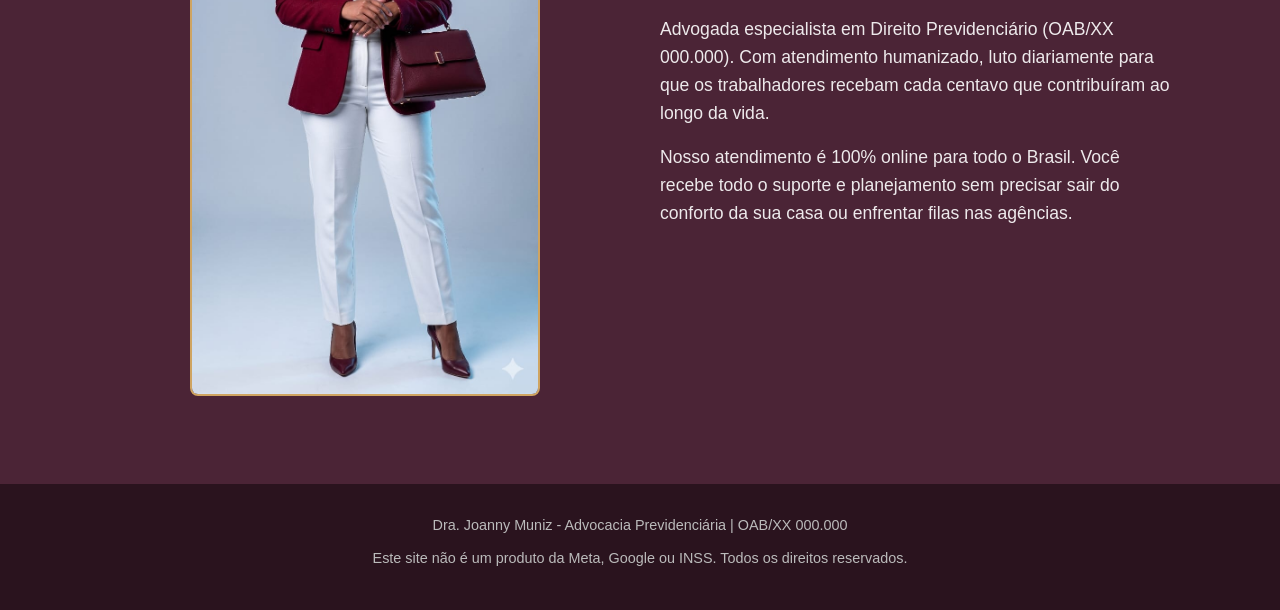
==== commit 9e659256: "Update: adicionado o número da OAB no rodapé" ====
--- a/aposentadoria/index.html
+++ b/aposentadoria/index.html
@@ -1,161 +1,78 @@
-<!DOCTYPE html>
-<html lang="pt-BR">
-<head>
-    <meta charset="UTF-8">
-    <meta name="viewport" content="width=device-width, initial-scale=1.0">
-    <title>Dra. Joanny Muniz - Aposentadorias e Planejamento</title>
-    <meta name="description" content="Não perca dinheiro na sua Aposentadoria. Descubra a regra de transição mais vantajosa e corrija erros do INSS com uma especialista.">
-    
-    <!-- Pré-carregamento das fontes -->
-    <link rel="preconnect" href="https://fonts.googleapis.com">
-    <link rel="preconnect" href="https://fonts.gstatic.com" crossorigin>
-    <link href="https://fonts.googleapis.com/css2?family=Cinzel:wght@400;600;700&family=Carmen+Sans:wght@400;600;800&display=swap" rel="stylesheet">
-
-    <style>
-        /* VARIÁVEIS DE CORES */
-        :root {
-            --cor-primaria: #4B2436; 
-            --cor-secundaria: #7E3840; 
-            --cor-dourado: #CFA461; 
-            --cor-fundo: #FAFAFA;
-            --cor-texto: #333333;
-            --cor-botao-wpp: #25D366; 
-            --cor-botao-wpp-hover: #1EBE5D;
-        }
-
-        /* Resets e Base */
-        * { margin: 0; padding: 0; box-sizing: border-box; }
-        body { font-family: 'Carmen Sans', sans-serif; background-color: var(--cor-fundo); color: var(--cor-texto); line-height: 1.6; }
-        h1, h2, h3 { font-family: 'Cinzel', serif; font-weight: 700; }
-        img { max-width: 100%; height: auto; display: block; }
-        .container { max-width: 1100px; margin: 0 auto; padding: 0 20px; }
-
-        /* Botão Global WhatsApp */
-        .btn-wpp {
-            display: inline-block;
-            background-color: var(--cor-botao-wpp);
-            color: #ffffff;
-            text-decoration: none;
-            font-weight: 800;
-            font-size: 1.1rem;
-            padding: 18px 32px;
-            border-radius: 8px;
-            text-align: center;
-            transition: background-color 0.3s;
-            box-shadow: 0 4px 15px rgba(37, 211, 102, 0.3);
-            width: 100%;
-            max-width: 450px;
-        }
-        .btn-wpp:hover { background-color: var(--cor-botao-wpp-hover); }
-
-        /* HERO SECTION */
-        .hero {
-            background-color: var(--cor-primaria);
-            background-image: url('../JM-Fundo.jpg'); /* Busca a imagem na raiz do S3 */
-            background-size: cover;
-            background-position: center;
-            color: #ffffff;
-            padding: 60px 0;
-            position: relative;
-            text-align: center;
-        }
-        .hero::before {
-            content: '';
-            position: absolute;
-            top: 0; left: 0; right: 0; bottom: 0;
-            background: rgba(75, 36, 54, 0.85); 
-            z-index: 1;
-        }
-        .hero .container { display: flex; flex-direction: column; align-items: center; position: relative; z-index: 2; }
-        .hero-logo { max-width: 350px; width: 100%; margin: 0 auto 30px auto; }
-        
-        .hero h1 { font-size: 2.5rem; line-height: 1.2; margin-bottom: 20px; color: #ffffff; max-width: 900px;}
-        .hero h1 span { color: var(--cor-dourado); }
-        .hero p { font-size: 1.2rem; margin-bottom: 40px; opacity: 0.9; max-width: 750px; }
-
-        /* DORES */
-        .dores { padding: 80px 0; background-color: #ffffff; text-align: center; }
-        .dores h2 { font-size: 2rem; color: var(--cor-primaria); margin-bottom: 40px; }
-        .grid-dores { display: grid; grid-template-columns: repeat(auto-fit, minmax(300px, 1fr)); gap: 30px; margin-bottom: 40px; }
-        .card-dor { background: var(--cor-fundo); padding: 30px; border-radius: 8px; border-top: 4px solid var(--cor-secundaria); text-align: left; box-shadow: 0 4px 10px rgba(0,0,0,0.05); }
-        .card-dor h3 { color: var(--cor-primaria); margin-bottom: 15px; font-size: 1.3rem; }
-
-        /* SOBRE */
-        .sobre { padding: 80px 0; background-color: var(--cor-primaria); color: #ffffff; }
-        .sobre .container { display: flex; align-items: center; gap: 40px; }
-        .sobre-img { flex: 1; text-align: center; }
-        .sobre-img img { width: 100%; max-width: 350px; border-radius: 8px; border: 2px solid var(--cor-dourado); display: inline-block; }
-        .sobre-content { flex: 1; }
-        .sobre-content h2 { font-size: 2.2rem; margin-bottom: 20px; color: var(--cor-dourado); }
-        .sobre-content p { font-size: 1.1rem; margin-bottom: 15px; opacity: 0.9; }
-
-        /* RODAPÉ */
-        footer { background-color: #2A131E; color: #BBBBBB; text-align: center; padding: 30px 20px; font-size: 0.9rem; }
-
-        @media (max-width: 768px) {
-            .hero h1 { font-size: 1.8rem; }
-            .sobre .container { flex-direction: column; text-align: center; }
-            .card-dor { text-align: center; }
-        }
-    </style>
-</head>
+<!DOCTYPE html>
+<html lang="pt-BR">
+<head>
+    <meta charset="UTF-8">
+    <meta name="viewport" content="width=device-width, initial-scale=1.0">
+    <title>Dra. Joanny Muniz - Aposentadorias e Planejamento</title>
+    <meta name="description" content="Não perca dinheiro na sua Aposentadoria. Descubra a regra de transição mais vantajosa e corrija erros do INSS com uma especialista.">
+    
+    <!-- Pré-carregamento das fontes -->
+    <link rel="preconnect" href="https://fonts.googleapis.com">
+    <link rel="preconnect" href="https://fonts.gstatic.com" crossorigin>
+    <link href="https://fonts.googleapis.com/css2?family=Cinzel:wght@400;600;700&family=Carmen+Sans:wght@400;600;800&display=swap" rel="stylesheet">
+
+    <link rel="stylesheet" href="/css/global.css">
+</head>
 <body>
 
-    <section class="hero">
-        <div class="container">
-            <img src="../JM-Logo-marca-d_agua.png" alt="Dra. Joanny Muniz Logo" class="hero-logo">
-            
-            <h1>Não perca dinheiro na sua Aposentadoria. <span>Descubra a melhor regra e fuja dos erros do INSS.</span></h1>
-            <p>Nós realizamos o seu Planejamento Previdenciário para garantir que você não trabalhe nenhum dia a mais do que o necessário e receba o maior benefício possível.</p>
-            
-            <a href="https://wa.me/5571992126570?text=Olá,%20Dra.%20Joanny!%20Gostaria%20de%20fazer%20uma%20análise%20sobre%20a%20minha%20aposentadoria." class="btn-wpp" target="_blank">
-                Simular Minha Aposentadoria Agora
-            </a>
-        </div>
-    </section>
-
-    <section class="dores">
-        <div class="container">
-            <h2>Cuidado: O INSS costuma errar no cálculo do seu benefício nestes casos:</h2>
-            <div class="grid-dores">
-                <div class="card-dor">
-                    <h3>Trabalho Especial (Insalubridade)</h3>
-                    <p>Profissionais como enfermeiros, médicos, vigilantes e metalúrgicos têm direito a uma contagem de tempo mais rápida. O INSS frequentemente ignora os laudos (PPP) e reduz o valor.</p>
-                </div>
-                <div class="card-dor">
-                    <h3>Tempo não registrado no sistema</h3>
-                    <p>Períodos trabalhados em empresas que fecharam, vínculos antigos de carteira assinada ou trabalho rural costumam não aparecer no seu CNIS. Nós exigimos essa correção.</p>
-                </div>
-                <div class="card-dor">
-                    <h3>O "Simulador" do aplicativo mente</h3>
-                    <p>Nunca confie na simulação automática do aplicativo 'Meu INSS'. Ele não analisa regras de transição favoráveis e não contabiliza direitos que só um advogado consegue identificar.</p>
-                </div>
-            </div>
-            <a href="https://wa.me/5571992126570?text=Olá,%20Dra.%20Joanny!%20Li%20as%20informações%20no%20site%20e%20quero%20falar%20sobre%20meu%20tempo%20de%20contribuição." class="btn-wpp" target="_blank">
-                Falar com a Advogada no WhatsApp
-            </a>
-        </div>
-    </section>
-
-    <section class="sobre">
-        <div class="container">
-            <div class="sobre-img">
-                <img src="../dra_joanny.jpeg" alt="Dra. Joanny Muniz">
-            </div>
-            <div class="sobre-content">
-                <h2>Dra. Joanny Muniz</h2>
-                <p>Advogada especialista em Direito Previdenciário (OAB/XX 000.000). Com atendimento humanizado, luto diariamente para que os trabalhadores recebam cada centavo que contribuíram ao longo da vida.</p>
-                <p>Nosso atendimento é 100% online para todo o Brasil. Você recebe todo o suporte e planejamento sem precisar sair do conforto da sua casa ou enfrentar filas nas agências.</p>
-            </div>
-        </div>
-    </section>
-
-    <footer>
-        <div class="container">
-            <p>Dra. Joanny Muniz - Advocacia Previdenciária | OAB/XX 000.000</p>
-            <p>Este site não é um produto da Meta, Google ou INSS. Todos os direitos reservados.</p>
-        </div>
-    </footer>
-
-</body>
+    <div id="header-placeholder"></div>
+
+    <section class="hero">
+        <div class="container">
+            <img src="../JM-Logo-marca-d_agua.png" alt="Dra. Joanny Muniz Logo" class="hero-logo">
+            
+            <h1>Não perca dinheiro na sua Aposentadoria. <span>Descubra a melhor regra e fuja dos erros do INSS.</span></h1>
+            <p>Nós realizamos o seu Planejamento Previdenciário para garantir que você não trabalhe nenhum dia a mais do que o necessário e receba o maior benefício possível.</p>
+            
+            <a href="https://wa.me/5571992126570?text=Olá,%20Dra.%20Joanny!%20Gostaria%20de%20fazer%20uma%20análise%20sobre%20a%20minha%20aposentadoria." class="btn-wpp" target="_blank">
+                Simular Minha Aposentadoria Agora
+            </a>
+        </div>
+    </section>
+
+    <section class="dores">
+        <div class="container">
+            <h2>Cuidado: O INSS costuma errar no cálculo do seu benefício nestes casos:</h2>
+            <div class="grid-dores">
+                <div class="card-dor">
+                    <h3>Trabalho Especial (Insalubridade)</h3>
+                    <p>Profissionais como enfermeiros, médicos, vigilantes e metalúrgicos têm direito a uma contagem de tempo mais rápida. O INSS frequentemente ignora os laudos (PPP) e reduz o valor.</p>
+                </div>
+                <div class="card-dor">
+                    <h3>Tempo não registrado no sistema</h3>
+                    <p>Períodos trabalhados em empresas que fecharam, vínculos antigos de carteira assinada ou trabalho rural costumam não aparecer no seu CNIS. Nós exigimos essa correção.</p>
+                </div>
+                <div class="card-dor">
+                    <h3>O "Simulador" do aplicativo mente</h3>
+                    <p>Nunca confie na simulação automática do aplicativo 'Meu INSS'. Ele não analisa regras de transição favoráveis e não contabiliza direitos que só um advogado consegue identificar.</p>
+                </div>
+            </div>
+            <a href="https://wa.me/5571992126570?text=Olá,%20Dra.%20Joanny!%20Li%20as%20informações%20no%20site%20e%20quero%20falar%20sobre%20meu%20tempo%20de%20contribuição." class="btn-wpp" target="_blank">
+                Falar com a Advogada no WhatsApp
+            </a>
+        </div>
+    </section>
+
+    <section class="sobre">
+        <div class="container">
+            <div class="sobre-img">
+                <img src="../dra_joanny.jpeg" alt="Dra. Joanny Muniz">
+            </div>
+            <div class="sobre-content">
+                <h2>Dra. Joanny Muniz</h2>
+                <p>Advogada especialista em Direito Previdenciário (OAB/XX 000.000). Com atendimento humanizado, luto diariamente para que os trabalhadores recebam cada centavo que contribuíram ao longo da vida.</p>
+                <p>Nosso atendimento é 100% online para todo o Brasil. Você recebe todo o suporte e planejamento sem precisar sair do conforto da sua casa ou enfrentar filas nas agências.</p>
+            </div>
+        </div>
+    </section>
+
+    <footer>
+        <div class="container">
+            <p>Dra. Joanny Muniz - Advocacia Previdenciária | OAB/XX 000.000</p>
+            <p>Este site não é um produto da Meta, Google ou INSS. Todos os direitos reservados.</p>
+        </div>
+    </footer>
+
+    <script src="/js/components.js"></script>
+</body>
 </html>
--- a/css/global.css
+++ b/css/global.css
@@ -0,0 +1,173 @@
+/* =========================================
+   VARIÁVEIS DE CORES (Paleta da Dra. Joanny)
+   ========================================= */
+:root {
+    --cor-primaria: #4B2436; /* Vinho Escuro */
+    --cor-secundaria: #7E3840; /* Vinho Claro/Avermelhado */
+    --cor-dourado: #CFA461; /* Tom Gold para contrastes */
+    --cor-fundo: #FAFAFA;
+    --cor-texto: #333333;
+    --cor-botao-wpp: #25D366; 
+    --cor-botao-wpp-hover: #1EBE5D;
+}
+
+/* Resets e Base */
+* { margin: 0; padding: 0; box-sizing: border-box; }
+
+/* Tipografia Base: Carmen Sans para textos lidos, Cinzel para títulos */
+body { 
+    font-family: 'Carmen Sans', sans-serif; 
+    background-color: var(--cor-fundo); 
+    color: var(--cor-texto); 
+    line-height: 1.6; 
+}
+
+h1, h2, h3 {
+    font-family: 'Cinzel', serif;
+    font-weight: 700;
+}
+
+img { max-width: 100%; height: auto; display: block; }
+
+.container { max-width: 1100px; margin: 0 auto; padding: 0 20px; }
+
+/* Botão Global WhatsApp */
+.btn-wpp {
+    display: inline-block;
+    background-color: var(--cor-botao-wpp);
+    color: #ffffff;
+    text-decoration: none;
+    font-family: 'Carmen Sans', sans-serif;
+    font-weight: 800;
+    font-size: 1.1rem;
+    padding: 18px 32px;
+    border-radius: 8px;
+    text-align: center;
+    transition: background-color 0.3s;
+    box-shadow: 0 4px 15px rgba(37, 211, 102, 0.3);
+    width: 100%;
+    max-width: 400px;
+}
+.btn-wpp:hover { background-color: var(--cor-botao-wpp-hover); }
+
+/* =========================================
+   DOBRA 1: HERO SECTION (Atualizada)
+   ========================================= */
+.hero {
+    background-color: var(--cor-primaria);
+    background-image: url('../JM-Fundo.jpg'); /* Atualizado o caminho pois css está na pasta css */
+    background-size: cover;
+    background-position: center;
+    color: #ffffff;
+    padding: 60px 0;
+    position: relative;
+    text-align: center; /* Centraliza todo o texto */
+}
+
+/* Película escura sobre o fundo para garantir leitura */
+.hero::before {
+    content: '';
+    position: absolute;
+    top: 0; left: 0; right: 0; bottom: 0;
+    background: rgba(75, 36, 54, 0.85); /* Mistura com a cor primária */
+    z-index: 1;
+}
+
+.hero .container {
+    display: flex;
+    flex-direction: column;
+    align-items: center;
+    position: relative;
+    z-index: 2;
+}
+
+/* Sublogo branca centralizada no topo */
+.hero-logo { 
+    max-width: 350px; 
+    margin: 0 auto 30px auto; 
+    width: 100%;
+}
+
+.hero h1 { 
+    font-size: 2.5rem; 
+    line-height: 1.2; 
+    margin-bottom: 20px; 
+    color: #ffffff;
+    max-width: 800px;
+}
+.hero h1 span { color: var(--cor-dourado); }
+.hero p { 
+    font-size: 1.2rem; 
+    margin-bottom: 40px; 
+    opacity: 0.9;
+    max-width: 700px;
+}
+
+/* =========================================
+   DOBRA 2: DORES
+   ========================================= */
+.dores { padding: 80px 0; background-color: #ffffff; text-align: center; }
+.dores h2 { font-size: 2rem; color: var(--cor-primaria); margin-bottom: 40px; }
+.grid-dores {
+    display: grid;
+    grid-template-columns: repeat(auto-fit, minmax(300px, 1fr));
+    gap: 30px;
+    margin-bottom: 40px;
+}
+.card-dor {
+    background: var(--cor-fundo);
+    padding: 30px;
+    border-radius: 8px;
+    border-top: 4px solid var(--cor-secundaria);
+    text-align: left;
+    box-shadow: 0 4px 10px rgba(0,0,0,0.05);
+}
+.card-dor h3 { color: var(--cor-primaria); margin-bottom: 15px; font-size: 1.3rem; }
+
+/* =========================================
+   DOBRA 3: SOBRE A ADVOGADA
+   ========================================= */
+.sobre { padding: 80px 0; background-color: var(--cor-primaria); color: #ffffff; }
+.sobre .container { display: flex; align-items: center; gap: 40px; }
+.sobre-img { flex: 1; text-align: center; }
+
+/* Foto oficial da Dra. Joanny */
+.sobre-img img { 
+    width: 100%; 
+    max-width: 350px; 
+    border-radius: 8px; 
+    border: 2px solid var(--cor-dourado); 
+    display: inline-block;
+}
+
+.sobre-content { flex: 1; }
+.sobre-content h2 { font-size: 2.2rem; margin-bottom: 20px; color: var(--cor-dourado); }
+.sobre-content p { font-size: 1.1rem; margin-bottom: 15px; opacity: 0.9; }
+
+/* =========================================
+   RODAPÉ E CABEÇALHO (Header/Footer components)
+   ========================================= */
+header {
+    background-color: var(--cor-fundo);
+    padding: 15px 0;
+    box-shadow: 0 2px 10px rgba(0,0,0,0.05);
+}
+header .container {
+    display: flex;
+    justify-content: center; /* Centraliza a logo no header */
+    align-items: center;
+}
+header img {
+    max-height: 60px;
+}
+
+footer { background-color: #2A131E; color: #BBBBBB; text-align: center; padding: 30px 20px; font-size: 0.9rem; font-family: 'Carmen Sans', sans-serif;}
+footer p { margin-bottom: 10px; }
+
+/* Responsividade Mobile */
+@media (max-width: 768px) {
+    .hero h1 { font-size: 2rem; }
+    .sobre .container { flex-direction: column; text-align: center; }
+    .card-dor { text-align: center; }
+    .sobre-img img { max-width: 280px; }
+}
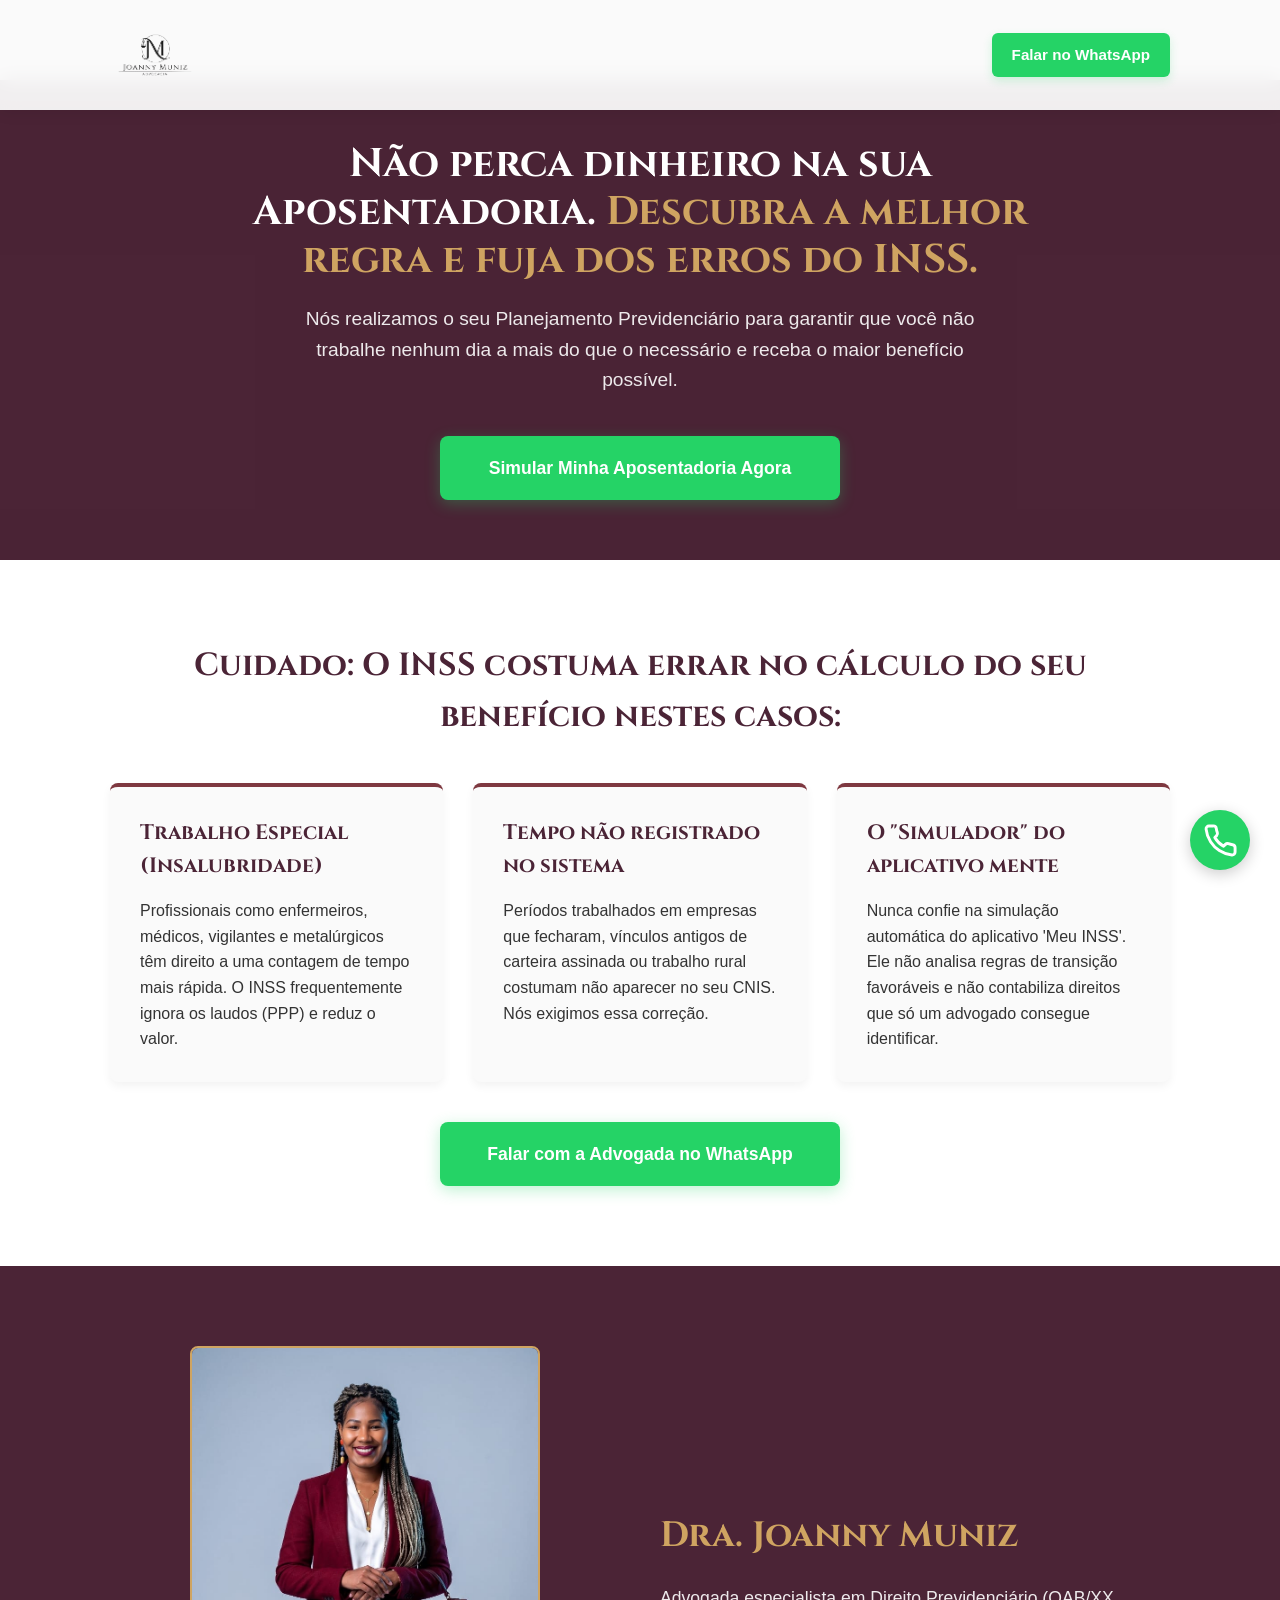
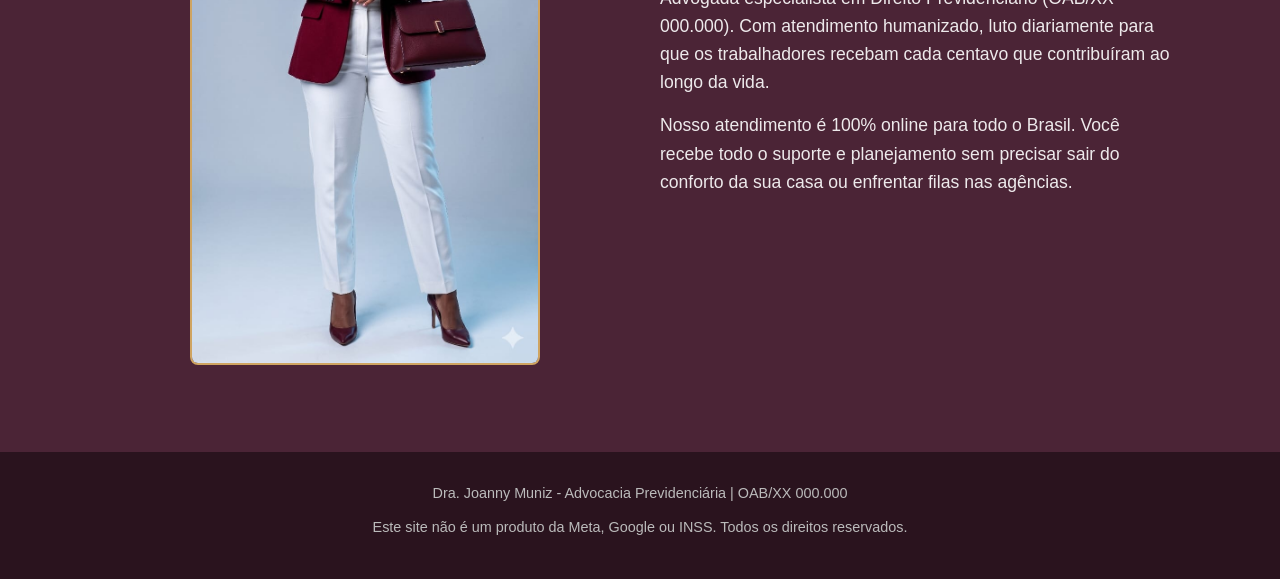
==== commit 645daec5: "Fix: tamanho da logo" ====
--- a/aposentadoria/index.html
+++ b/aposentadoria/index.html
@@ -18,13 +18,11 @@
     <div id="header-placeholder"></div>
 
     <section class="hero">
-        <div class="container">
-            <img src="../JM-Logo-marca-d_agua.png" alt="Dra. Joanny Muniz Logo" class="hero-logo">
-            
+        <div class="container">
             <h1>Não perca dinheiro na sua Aposentadoria. <span>Descubra a melhor regra e fuja dos erros do INSS.</span></h1>
             <p>Nós realizamos o seu Planejamento Previdenciário para garantir que você não trabalhe nenhum dia a mais do que o necessário e receba o maior benefício possível.</p>
             
-            <a href="https://wa.me/5571992126570?text=Olá,%20Dra.%20Joanny!%20Gostaria%20de%20fazer%20uma%20análise%20sobre%20a%20minha%20aposentadoria." class="btn-wpp" target="_blank">
+            <a href="https://wa.me/5571992126570?text=Olá,%20Dra.%20Joanny!%20Gostaria%20de%20fazer%20uma%20análise%20sobre%20a%20minha%20aposentadoria." class="btn-wpp pulse" target="_blank">
                 Simular Minha Aposentadoria Agora
             </a>
         </div>
@@ -47,7 +45,7 @@
                     <p>Nunca confie na simulação automática do aplicativo 'Meu INSS'. Ele não analisa regras de transição favoráveis e não contabiliza direitos que só um advogado consegue identificar.</p>
                 </div>
             </div>
-            <a href="https://wa.me/5571992126570?text=Olá,%20Dra.%20Joanny!%20Li%20as%20informações%20no%20site%20e%20quero%20falar%20sobre%20meu%20tempo%20de%20contribuição." class="btn-wpp" target="_blank">
+            <a href="https://wa.me/5571992126570?text=Olá,%20Dra.%20Joanny!%20Li%20as%20informações%20no%20site%20e%20quero%20falar%20sobre%20meu%20tempo%20de%20contribuição." class="btn-wpp pulse" target="_blank">
                 Falar com a Advogada no WhatsApp
             </a>
         </div>
--- a/css/global.css
+++ b/css/global.css
@@ -49,6 +49,7 @@
     max-width: 400px;
 }
 .btn-wpp:hover { background-color: var(--cor-botao-wpp-hover); }
+.btn-wpp.pulse { animation: pulse 2s infinite; }
 
 /* =========================================
    DOBRA 1: HERO SECTION (Atualizada)
@@ -148,21 +149,82 @@
    RODAPÉ E CABEÇALHO (Header/Footer components)
    ========================================= */
 header {
-    background-color: var(--cor-fundo);
-    padding: 15px 0;
-    box-shadow: 0 2px 10px rgba(0,0,0,0.05);
-}
-header .container {
+    background-color: rgba(250, 250, 250, 0.95);
+    padding: 10px 0;
+    box-shadow: 0 2px 15px rgba(0,0,0,0.08);
+    position: fixed;
+    top: 0;
+    width: 100%;
+    z-index: 1000;
+    backdrop-filter: blur(10px);
+}
+.header-content {
     display: flex;
-    justify-content: center; /* Centraliza a logo no header */
+    justify-content: space-between;
     align-items: center;
 }
-header img {
-    max-height: 60px;
+.header-logo img {
+    max-height: 90px;
+}
+.btn-wpp-header {
+    background-color: var(--cor-botao-wpp);
+    color: #fff;
+    text-decoration: none;
+    padding: 10px 20px;
+    border-radius: 6px;
+    font-weight: 700;
+    font-size: 0.95rem;
+    transition: 0.3s;
+    box-shadow: 0 4px 10px rgba(37, 211, 102, 0.2);
+}
+.btn-wpp-header:hover {
+    background-color: var(--cor-botao-wpp-hover);
+    transform: translateY(-2px);
+}
+
+body {
+    padding-top: 80px; /* Compensação para o header fixo */
+}
+
+/* =========================================
+   BOTÃO FLUTUANTE DO WHATSAPP E PULSE
+   ========================================= */
+.btn-flutuante {
+    position: fixed;
+    bottom: 30px;
+    right: 30px;
+    background-color: var(--cor-botao-wpp);
+    color: white;
+    border-radius: 50%;
+    width: 60px;
+    height: 60px;
+    display: flex;
+    justify-content: center;
+    align-items: center;
+    box-shadow: 0 4px 15px rgba(0,0,0,0.2);
+    z-index: 1000;
+    transition: transform 0.3s;
+    animation: pulse 2s infinite;
+}
+.btn-flutuante:hover {
+    transform: scale(1.1);
+}
+.btn-flutuante svg {
+    width: 35px;
+    height: 35px;
+}
+
+@keyframes pulse {
+    0% { box-shadow: 0 0 0 0 rgba(37, 211, 102, 0.7); }
+    70% { box-shadow: 0 0 0 15px rgba(37, 211, 102, 0); }
+    100% { box-shadow: 0 0 0 0 rgba(37, 211, 102, 0); }
 }
 
 footer { background-color: #2A131E; color: #BBBBBB; text-align: center; padding: 30px 20px; font-size: 0.9rem; font-family: 'Carmen Sans', sans-serif;}
 footer p { margin-bottom: 10px; }
+.social-links { margin-bottom: 20px; display: flex; justify-content: center; gap: 20px; }
+.social-links a { color: var(--cor-dourado); transition: color 0.3s, transform 0.3s; display: inline-block; }
+.social-links a:hover { color: #ffffff; transform: translateY(-3px); }
 
 /* Responsividade Mobile */
 @media (max-width: 768px) {
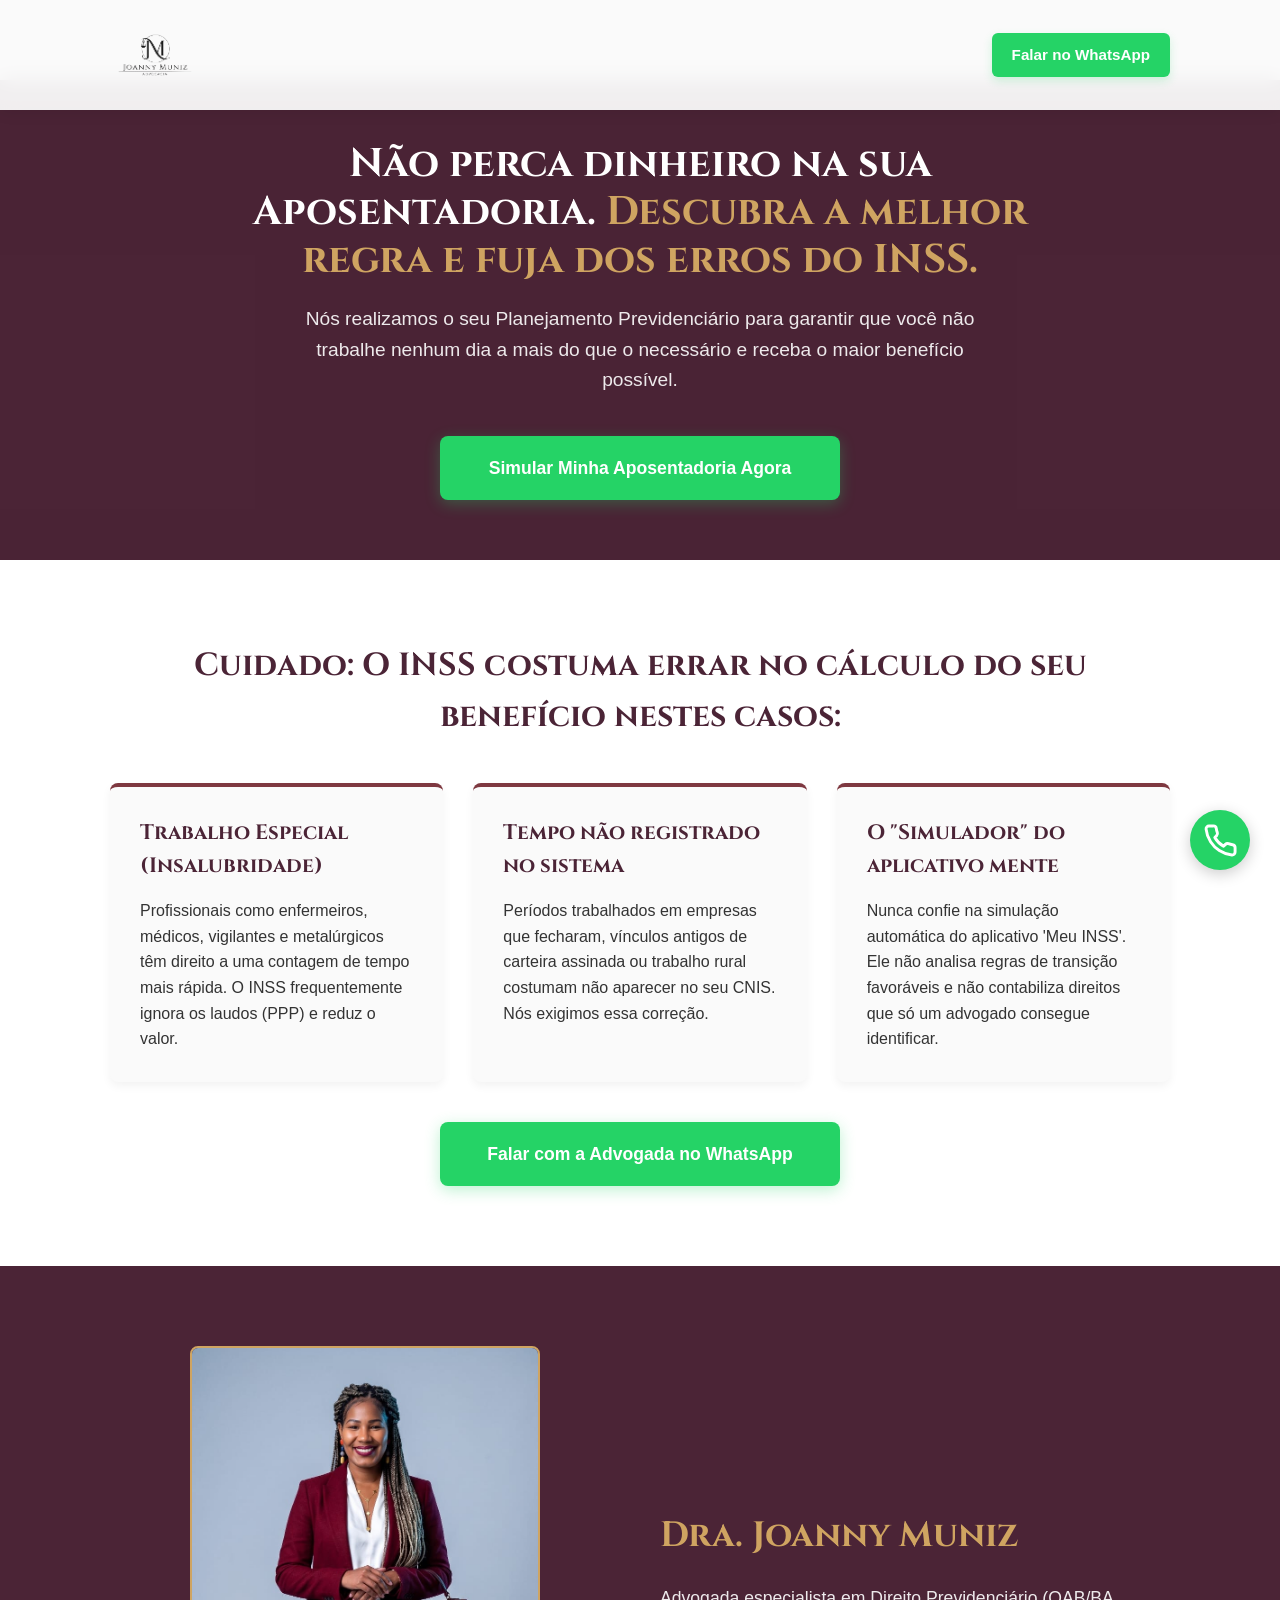
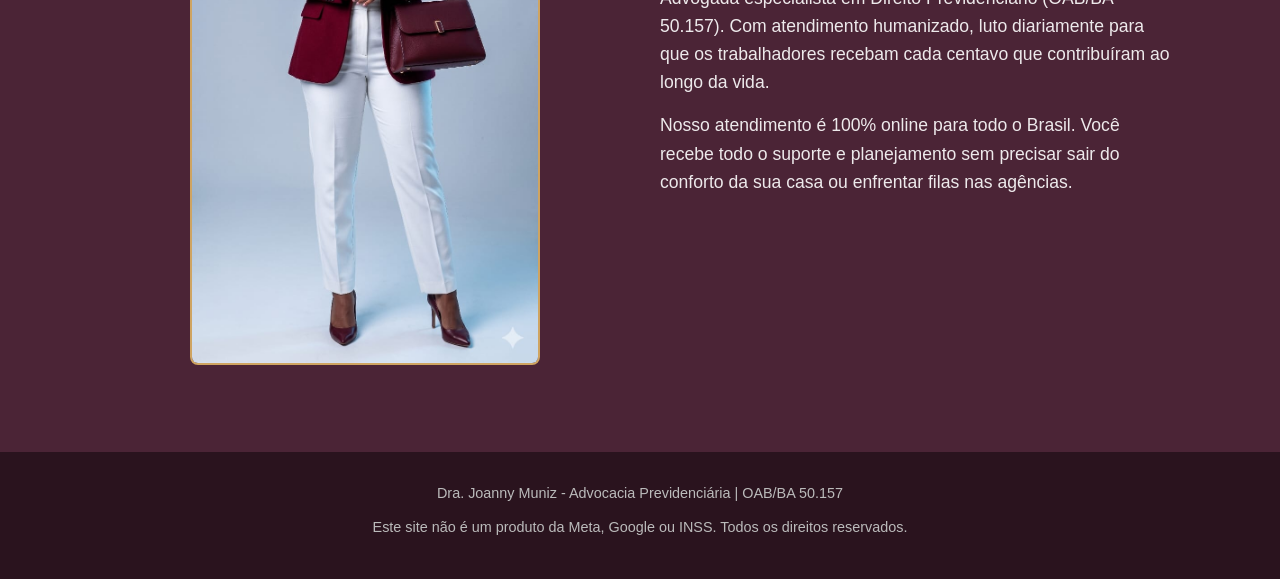
==== commit 228c9f20: "Alteração no site principal: add logo, número da oab e descrição" ====
--- a/aposentadoria/index.html
+++ b/aposentadoria/index.html
@@ -3,7 +3,8 @@
 <head>
     <meta charset="UTF-8">
     <meta name="viewport" content="width=device-width, initial-scale=1.0">
-    <title>Dra. Joanny Muniz - Aposentadorias e Planejamento</title>
+    <title>Dra. Joanny Muniz - Aposentadorias e Planejamento</title>
+    <link rel="icon" type="image/png" href="/JM-Logo-marca_d_agua.png">
     <meta name="description" content="Não perca dinheiro na sua Aposentadoria. Descubra a regra de transição mais vantajosa e corrija erros do INSS com uma especialista.">
     
     <!-- Pré-carregamento das fontes -->
@@ -12,6 +13,15 @@
     <link href="https://fonts.googleapis.com/css2?family=Cinzel:wght@400;600;700&family=Carmen+Sans:wght@400;600;800&display=swap" rel="stylesheet">
 
     <link rel="stylesheet" href="/css/global.css">
+    <!-- Google tag (gtag.js) -->
+    <script async src="https://www.googletagmanager.com/gtag/js?id=AW-18216982370"></script>
+    <script>
+      window.dataLayer = window.dataLayer || [];
+      function gtag(){dataLayer.push(arguments);}
+      gtag('js', new Date());
+
+      gtag('config', 'AW-18216982370');
+    </script>
 </head>
 <body>
 
@@ -58,7 +68,7 @@
             </div>
             <div class="sobre-content">
                 <h2>Dra. Joanny Muniz</h2>
-                <p>Advogada especialista em Direito Previdenciário (OAB/XX 000.000). Com atendimento humanizado, luto diariamente para que os trabalhadores recebam cada centavo que contribuíram ao longo da vida.</p>
+                <p>Advogada especialista em Direito Previdenciário (OAB/BA 50.157). Com atendimento humanizado, luto diariamente para que os trabalhadores recebam cada centavo que contribuíram ao longo da vida.</p>
                 <p>Nosso atendimento é 100% online para todo o Brasil. Você recebe todo o suporte e planejamento sem precisar sair do conforto da sua casa ou enfrentar filas nas agências.</p>
             </div>
         </div>
@@ -66,7 +76,7 @@
 
     <footer>
         <div class="container">
-            <p>Dra. Joanny Muniz - Advocacia Previdenciária | OAB/XX 000.000</p>
+            <p>Dra. Joanny Muniz - Advocacia Previdenciária | OAB/BA 50.157</p>
             <p>Este site não é um produto da Meta, Google ou INSS. Todos os direitos reservados.</p>
         </div>
     </footer>
--- a/css/global.css
+++ b/css/global.css
@@ -226,8 +226,143 @@
 .social-links a { color: var(--cor-dourado); transition: color 0.3s, transform 0.3s; display: inline-block; }
 .social-links a:hover { color: #ffffff; transform: translateY(-3px); }
 
+/* =========================================
+   SEÇÃO COMO FUNCIONA (PASSOS)
+   ========================================= */
+.passos { padding: 80px 0; background-color: var(--cor-fundo); text-align: center; }
+.passos h2 { font-size: 2rem; color: var(--cor-primaria); margin-bottom: 40px; }
+.grid-passos {
+    display: grid;
+    grid-template-columns: repeat(auto-fit, minmax(250px, 1fr));
+    gap: 30px;
+    margin-bottom: 40px;
+}
+.card-passo {
+    background: #ffffff;
+    padding: 30px;
+    border-radius: 8px;
+    border: 1px solid #eaeaea;
+    text-align: center;
+    box-shadow: 0 4px 10px rgba(0,0,0,0.03);
+    position: relative;
+}
+.passo-numero {
+    background-color: var(--cor-dourado);
+    color: #fff;
+    width: 40px;
+    height: 40px;
+    border-radius: 50%;
+    display: flex;
+    justify-content: center;
+    align-items: center;
+    font-size: 1.2rem;
+    font-weight: 700;
+    margin: 0 auto 20px auto;
+}
+.card-passo h3 { color: var(--cor-primaria); margin-bottom: 10px; font-size: 1.2rem; }
+
+/* =========================================
+   SEÇÃO FAQ (PERGUNTAS FREQUENTES)
+   ========================================= */
+.faq { padding: 80px 0; background-color: #ffffff; }
+.faq h2 { font-size: 2rem; color: var(--cor-primaria); margin-bottom: 40px; text-align: center; }
+.faq-container {
+    max-width: 800px;
+    margin: 0 auto;
+}
+.faq-item {
+    background: var(--cor-fundo);
+    margin-bottom: 15px;
+    padding: 20px;
+    border-radius: 8px;
+    border-left: 4px solid var(--cor-dourado);
+}
+.faq-pergunta {
+    font-family: 'Cinzel', serif;
+    font-size: 1.2rem;
+    font-weight: 700;
+    color: var(--cor-primaria);
+    margin-bottom: 10px;
+}
+.faq-resposta {
+    font-size: 1rem;
+    color: var(--cor-texto);
+    opacity: 0.9;
+}
+
+/* =========================================
+   CABEÇALHO INSTITUCIONAL (COM MENU)
+   ========================================= */
+.nav-menu {
+    display: flex;
+    gap: 30px;
+    align-items: center;
+}
+.nav-menu a {
+    color: var(--cor-texto);
+    text-decoration: none;
+    font-weight: 600;
+    font-size: 0.95rem;
+    transition: color 0.3s;
+}
+.nav-menu a:hover {
+    color: var(--cor-dourado);
+}
+
+/* =========================================
+   ÁREAS DE ATUAÇÃO (CARDS INSTITUCIONAIS)
+   ========================================= */
+.areas-atuacao { padding: 80px 0; background-color: #ffffff; text-align: center; }
+.areas-atuacao h2 { font-size: 2.2rem; color: var(--cor-primaria); margin-bottom: 50px; }
+.grid-areas {
+    display: grid;
+    grid-template-columns: repeat(auto-fit, minmax(300px, 1fr));
+    gap: 30px;
+    margin-bottom: 40px;
+}
+.card-area {
+    background: var(--cor-fundo);
+    padding: 40px 30px;
+    border-radius: 8px;
+    border-bottom: 4px solid var(--cor-dourado);
+    text-align: center;
+    box-shadow: 0 4px 15px rgba(0,0,0,0.05);
+    display: flex;
+    flex-direction: column;
+    justify-content: space-between;
+    transition: transform 0.3s;
+}
+.card-area:hover { transform: translateY(-5px); }
+.card-area h3 { color: var(--cor-primaria); margin-bottom: 15px; font-size: 1.5rem; }
+.card-area p { margin-bottom: 25px; opacity: 0.9; flex-grow: 1;}
+.btn-saiba-mais {
+    display: inline-block;
+    background-color: transparent;
+    color: var(--cor-primaria);
+    border: 2px solid var(--cor-primaria);
+    padding: 10px 25px;
+    border-radius: 6px;
+    text-decoration: none;
+    font-weight: 700;
+    transition: 0.3s;
+}
+.btn-saiba-mais:hover {
+    background-color: var(--cor-primaria);
+    color: #ffffff;
+}
+
+/* =========================================
+   DIFERENCIAIS INSTITUCIONAIS
+   ========================================= */
+.diferenciais { padding: 80px 0; background-color: var(--cor-fundo); text-align: center; }
+.diferenciais h2 { font-size: 2rem; color: var(--cor-primaria); margin-bottom: 40px; }
+.grid-diferenciais { display: grid; grid-template-columns: repeat(auto-fit, minmax(250px, 1fr)); gap: 30px; }
+.card-diferencial { padding: 20px; }
+.card-diferencial h3 { color: var(--cor-dourado); margin-bottom: 10px; font-size: 1.3rem;}
+
 /* Responsividade Mobile */
 @media (max-width: 768px) {
+    .nav-menu { display: none; /* Em um cenário ideal, teria um menu hambúrguer. Para simplificar, focamos no botão CTA. */ }
     .hero h1 { font-size: 2rem; }
     .sobre .container { flex-direction: column; text-align: center; }
     .card-dor { text-align: center; }
